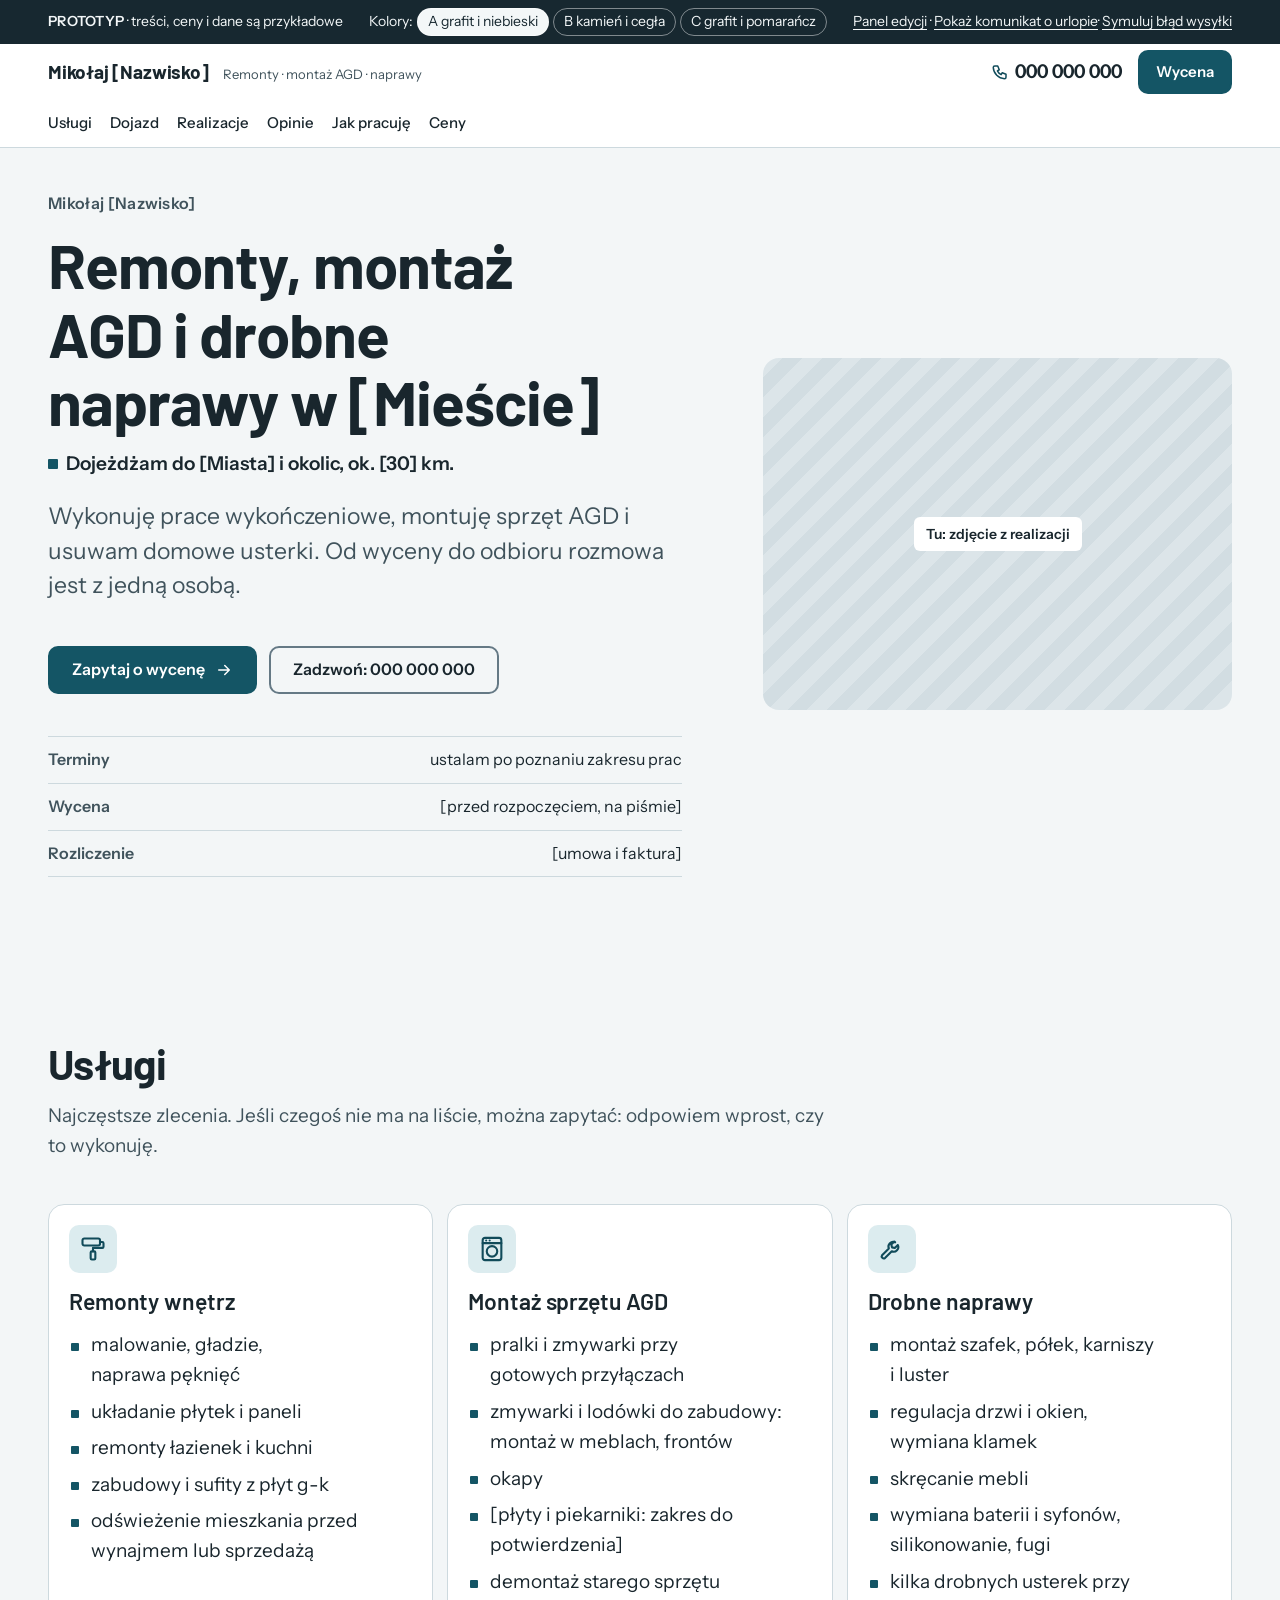
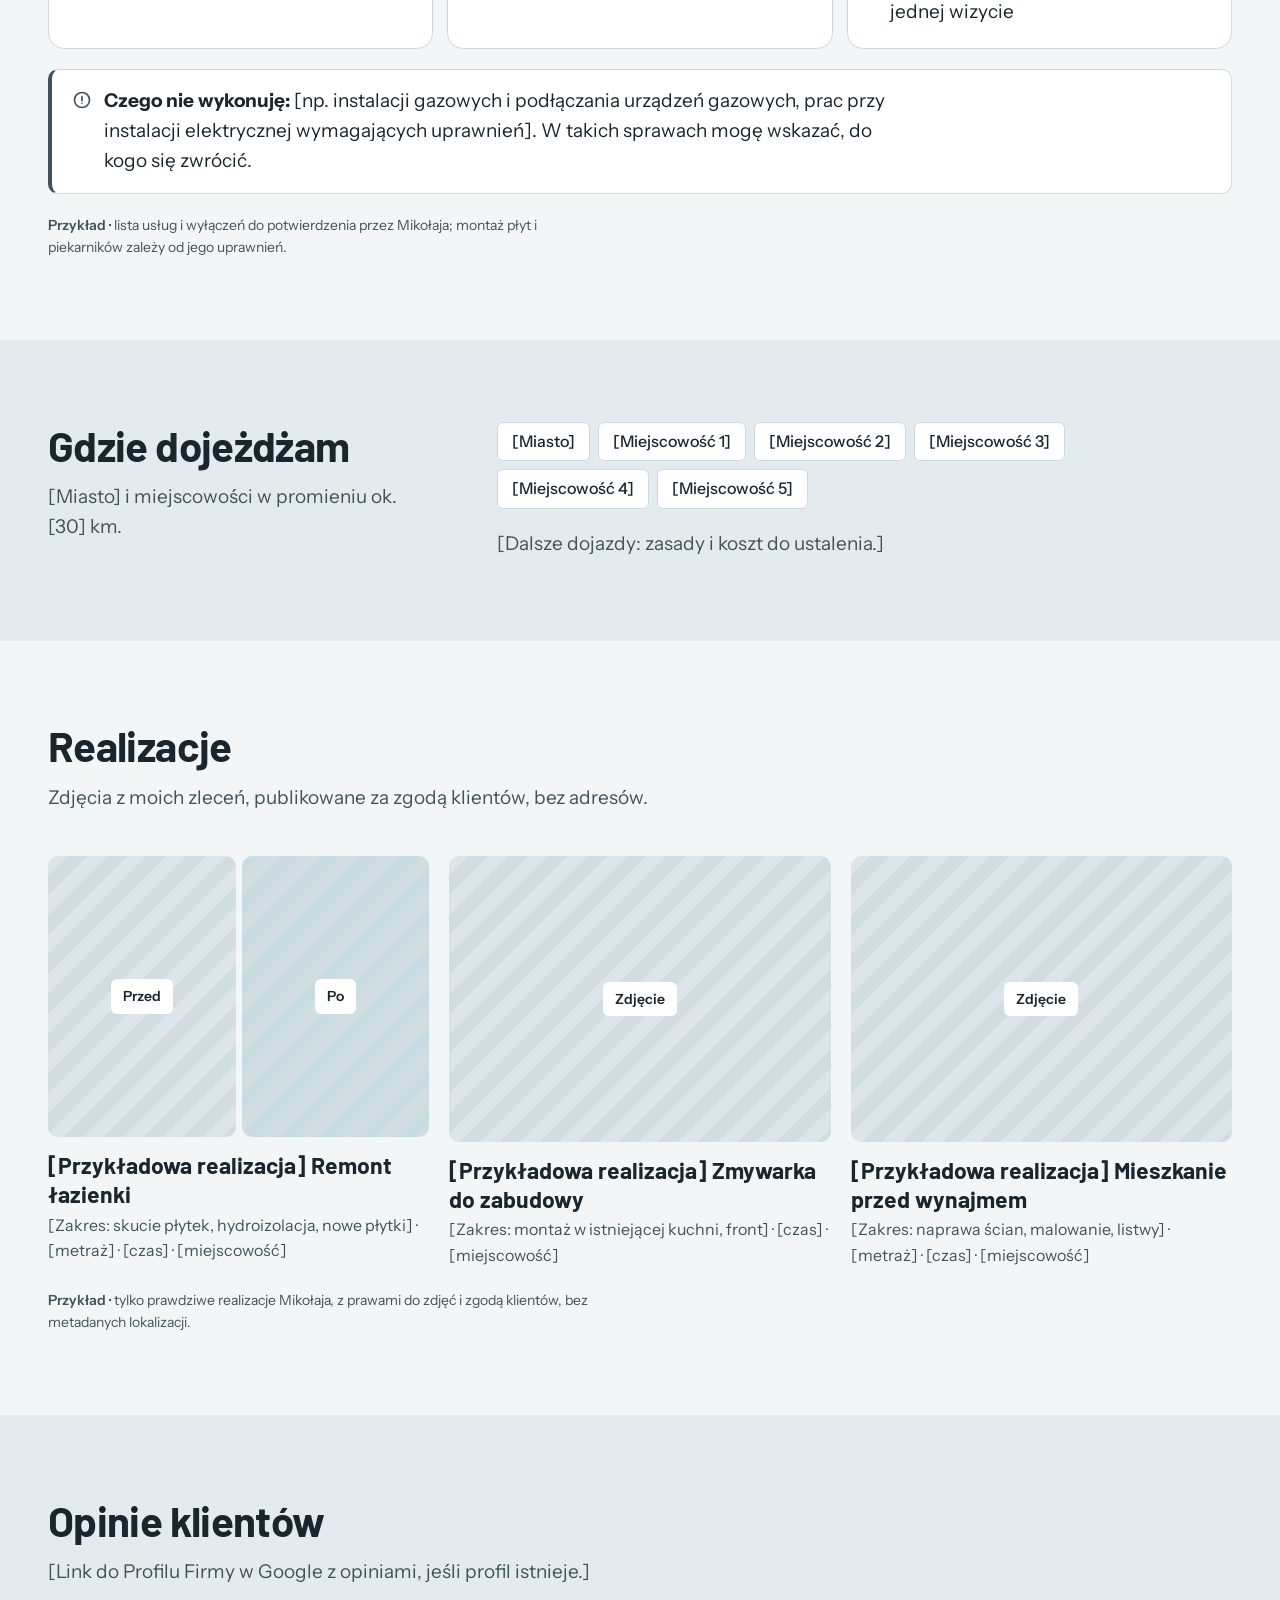
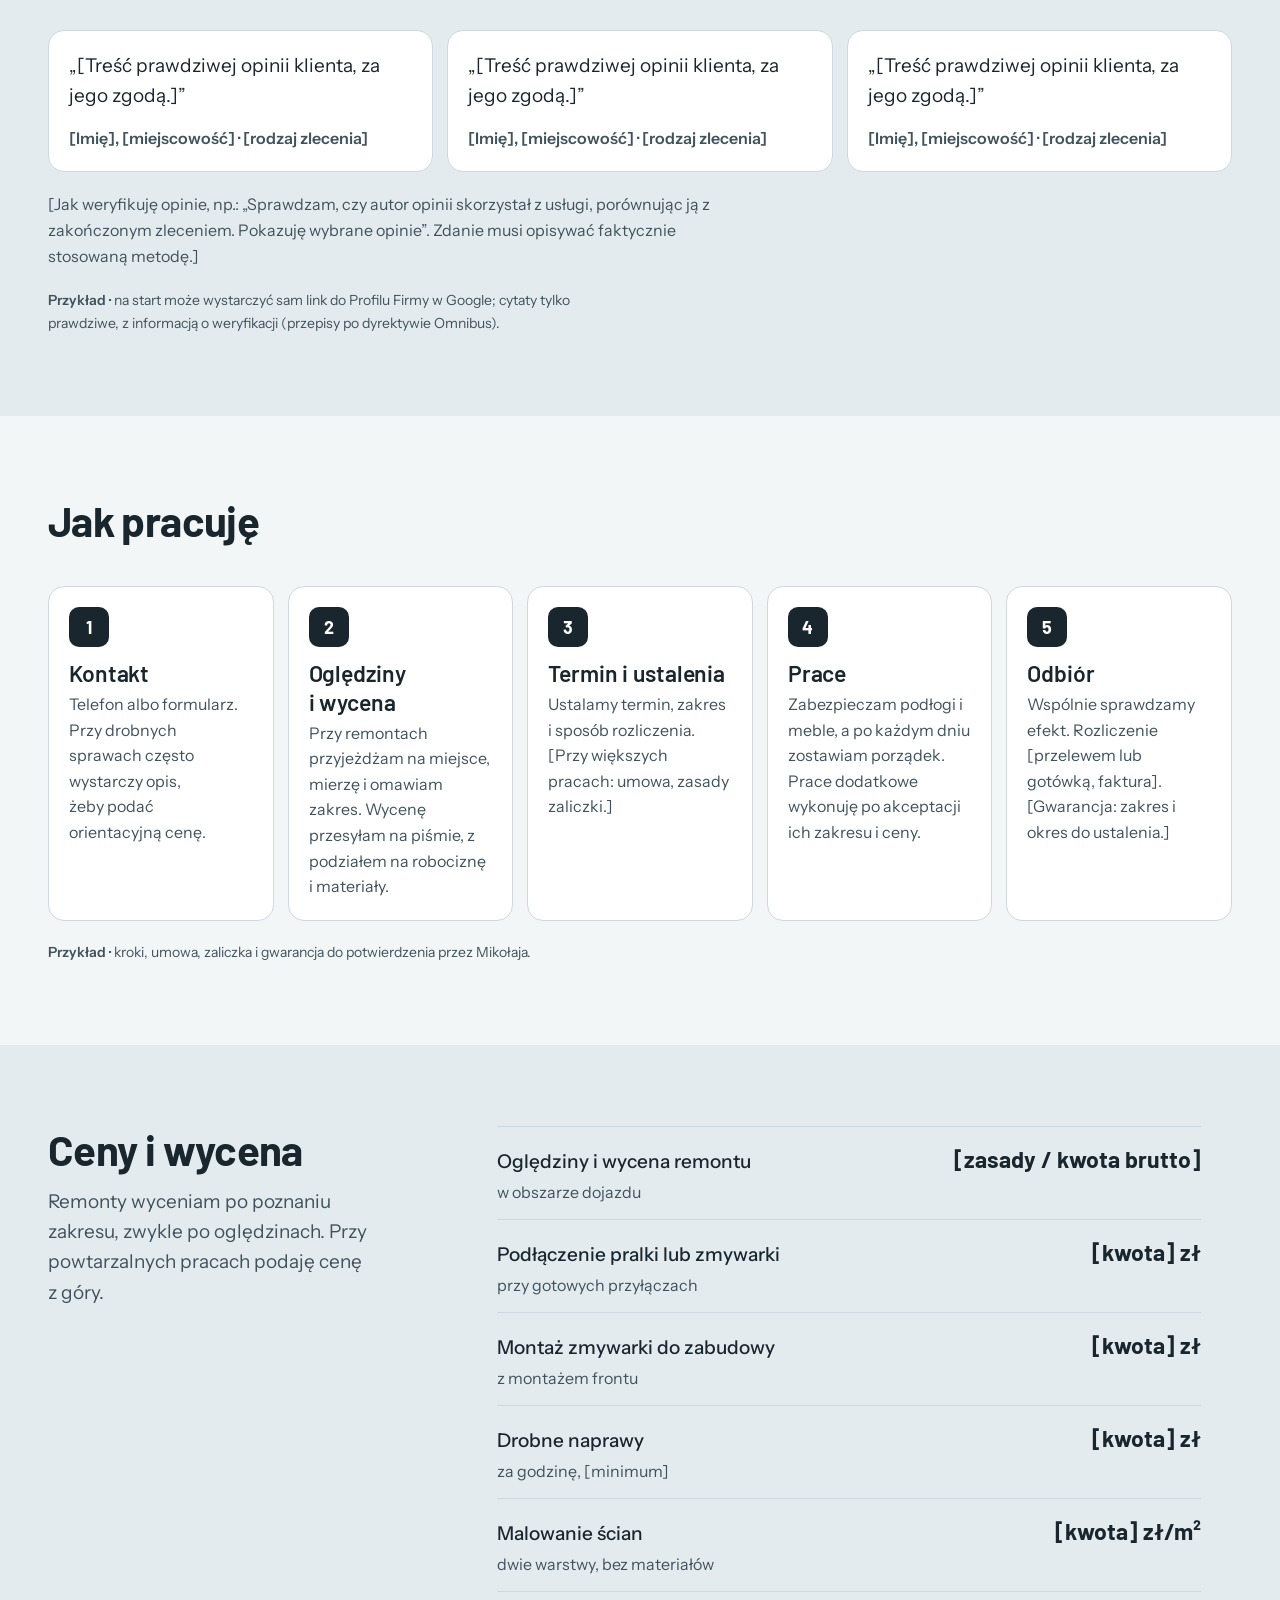
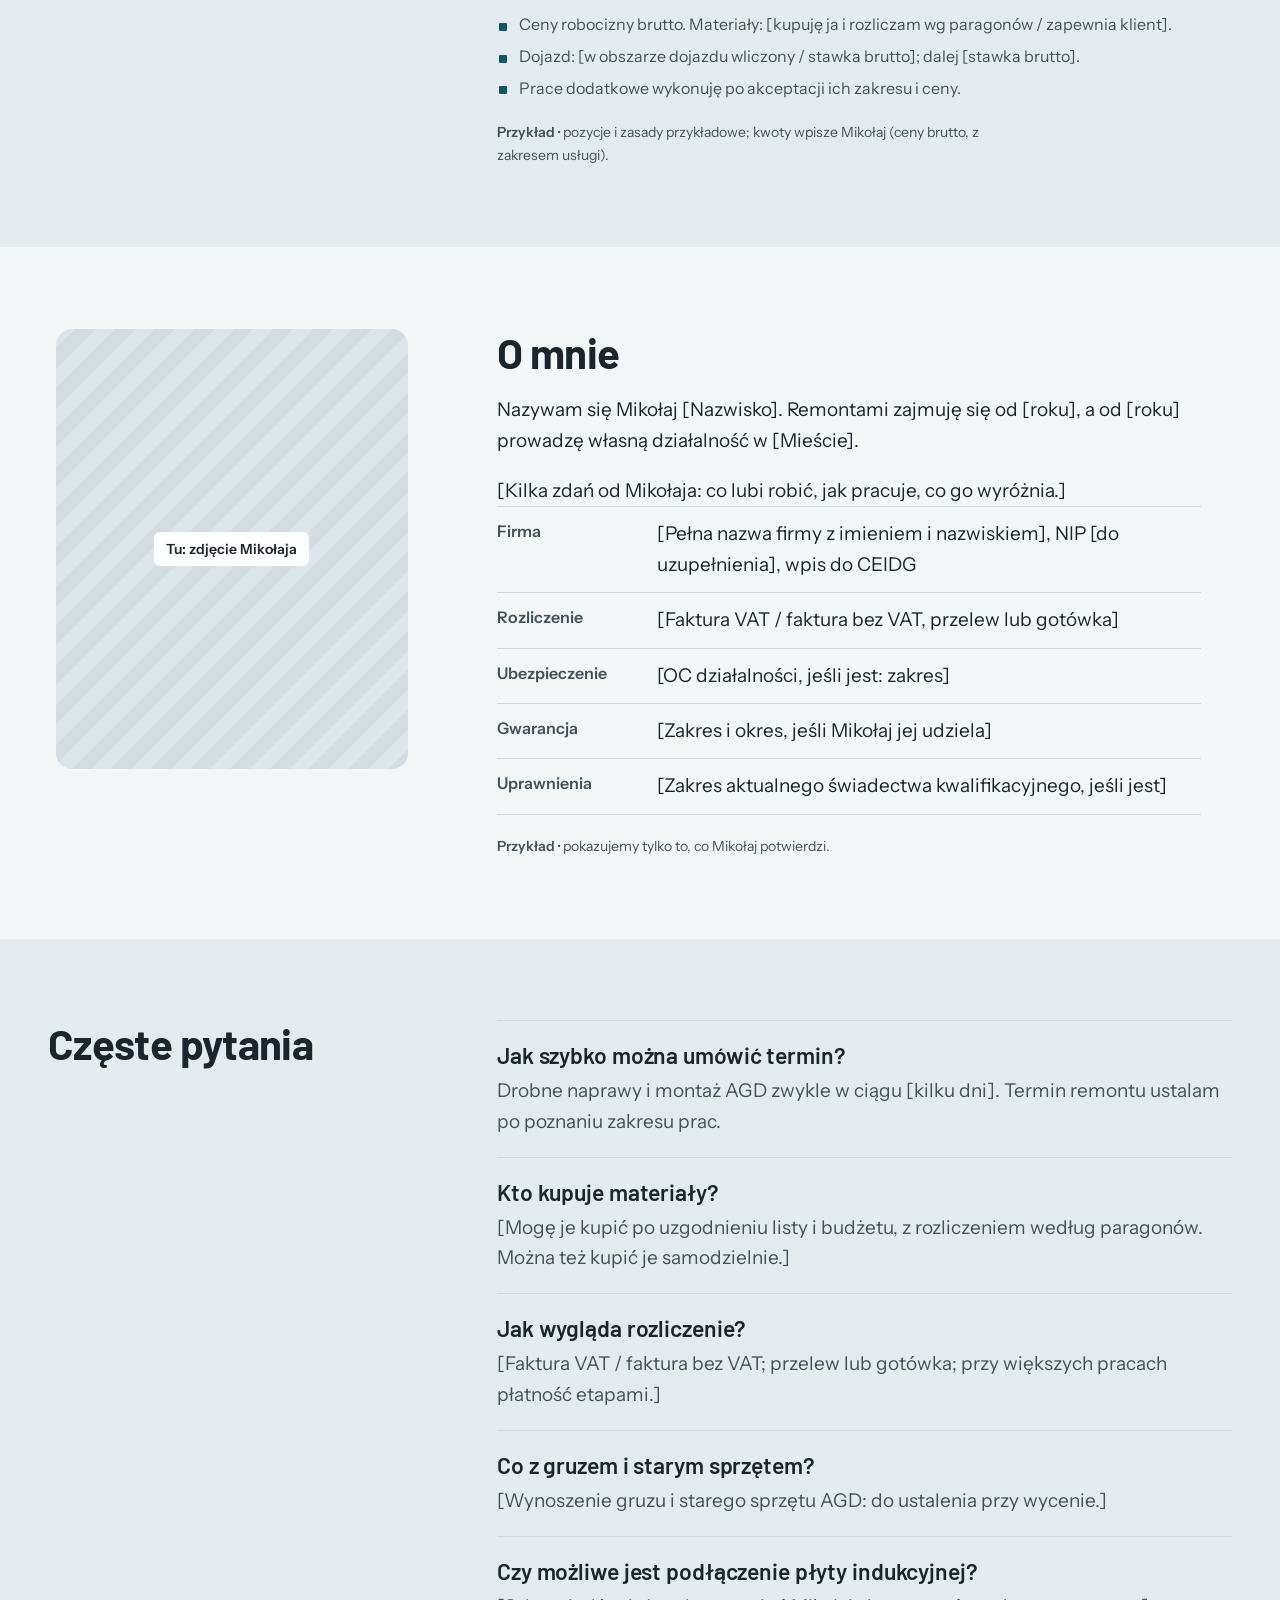
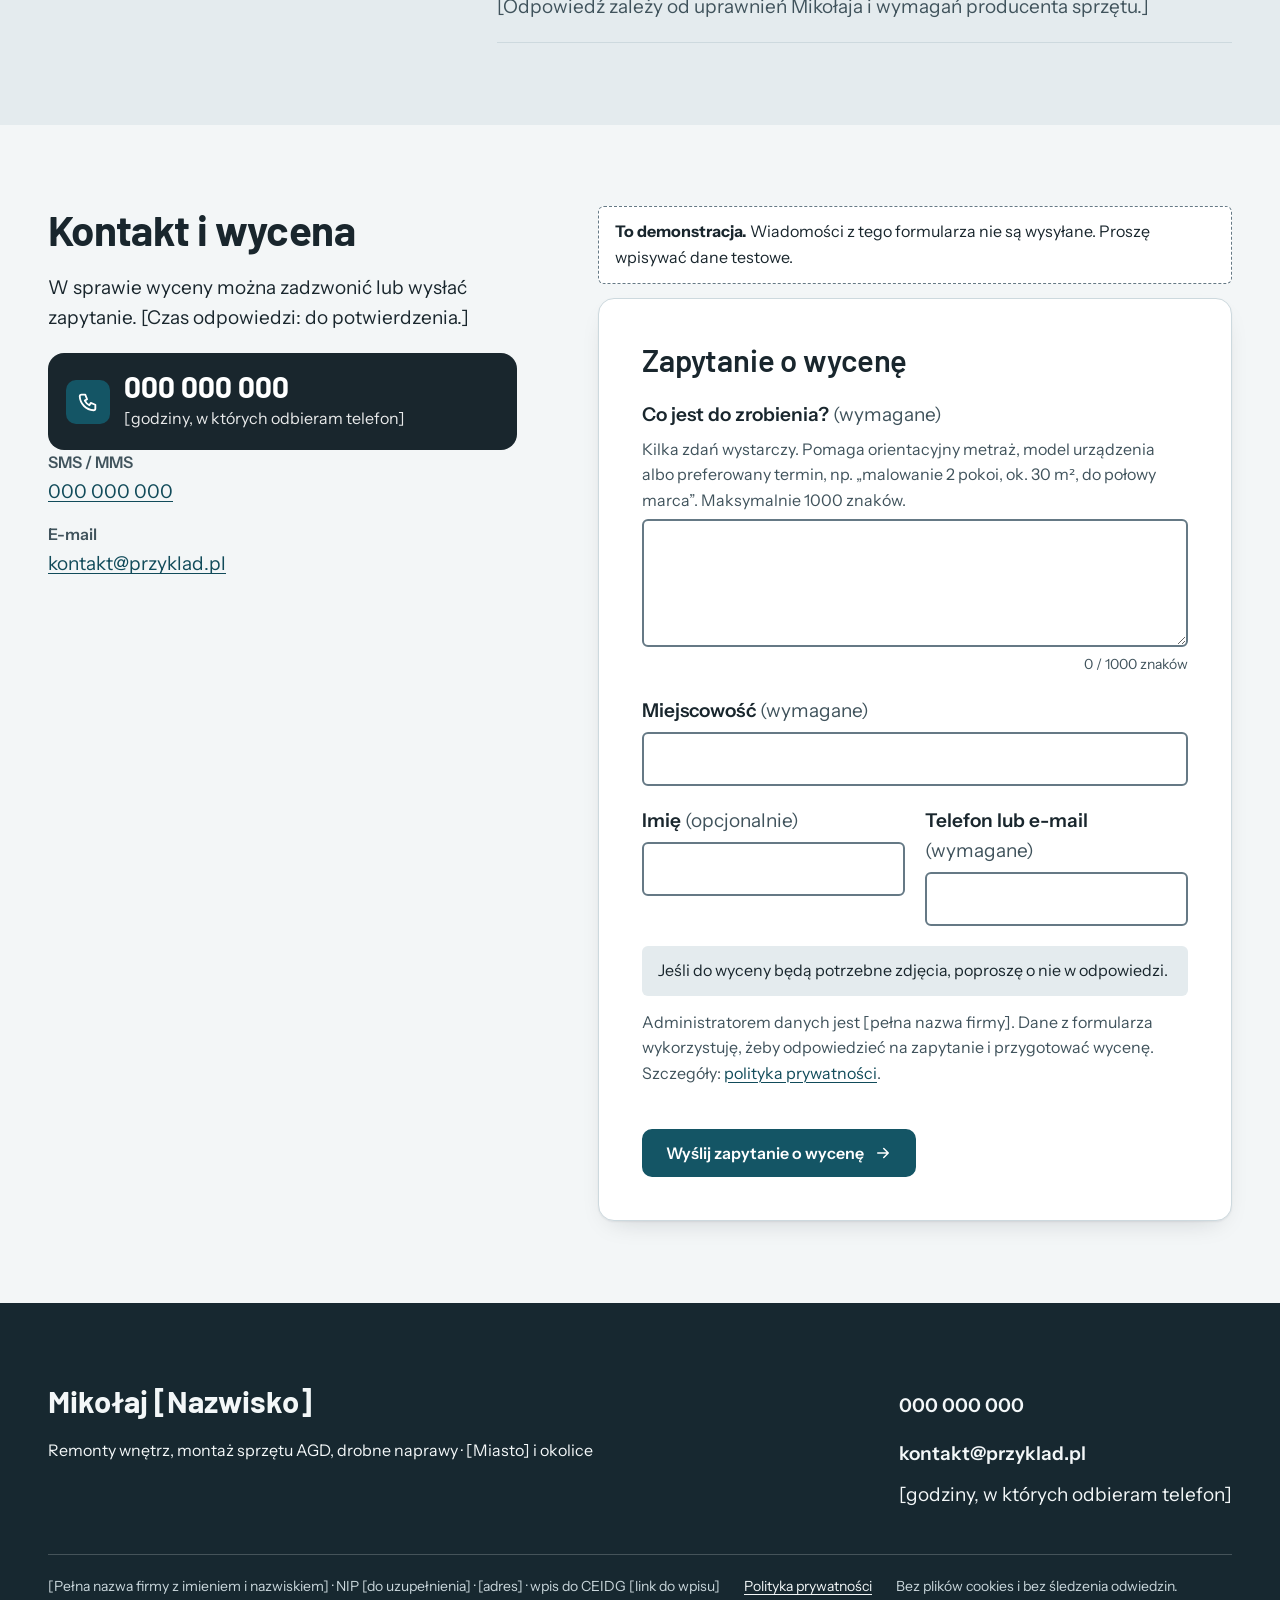
==== index.html @ 77ee0ddd "Prototyp v1 strony Mikołaja (remonty, montaż AGD, naprawy) Co-Authored-By: Claude Opus 5.5 <noreply@" ====
<!doctype html>
<html lang="pl" data-palette="a">
<head>
<meta charset="utf-8">
<meta name="viewport" content="width=device-width, initial-scale=1">
<title>Remonty, montaż AGD i drobne naprawy · [Miasto] · Mikołaj [Nazwisko]</title>
<meta name="description" content="Remonty wnętrz, montaż sprzętu AGD i drobne naprawy w [Mieście] i okolicy. Zakres usług, realizacje, sposób wyceny i kontakt.">
<meta name="robots" content="noindex">
<meta name="theme-color" content="#FFFFFF">
<link rel="preload" href="fonts/barlow-latin-700.woff2" as="font" type="font/woff2" crossorigin>
<link rel="preload" href="fonts/instrument-sans-latin.woff2" as="font" type="font/woff2" crossorigin>
<link rel="stylesheet" href="assets/styles.css?v=202611211025">
<script src="assets/app.js?v=202611211025" defer></script>
</head>
<body class="">
<a class="skip-link" href="#tresc">Przejdź do treści</a>
<div class="proto-bar">
  <div class="wrap">
    <p><strong>PROTOTYP</strong> · treści, ceny i dane są przykładowe</p>
    <p class="proto-switch" aria-label="Kolory">Kolory: <button type="button" data-set-palette="a">A grafit i niebieski</button><button type="button" data-set-palette="b">B kamień i cegła</button><button type="button" data-set-palette="c">C grafit i pomarańcz</button></p>
    <p><a href="panel.html">Panel edycji</a> · <a href="?urlop=1" data-toggle-vacation>Pokaż komunikat o urlopie</a>· <a href="#kontakt" data-simulate-failure>Symuluj błąd wysyłki</a></p>
  </div>
</div>
<header class="topbar">
  <div class="wrap topbar-inner">
    <a class="brand" href="index.html">
      <span class="brand-name">Mikołaj [Nazwisko]</span>
      <span class="brand-role">Remonty · montaż AGD · naprawy</span>
    </a>
    <div class="topbar-actions">
      <a class="topbar-phone" href="tel:+48000000000" aria-label="Zadzwoń: 000 000 000"><svg width="18" height="18" viewBox="0 0 24 24" fill="none" stroke="currentColor" stroke-width="2" stroke-linecap="round" stroke-linejoin="round" aria-hidden="true" focusable="false"><path d="M5 4h4l2 5-2.5 1.5a11 11 0 0 0 5 5L15 13l5 2v4a2 2 0 0 1-2 2A16 16 0 0 1 3 6a2 2 0 0 1 2-2"/></svg><span>000 000 000</span></a>
      <a class="btn btn-small" href="index.html#kontakt">Wycena</a>
    </div>
  </div>
</header>
<nav class="subnav" aria-label="Menu główne">
  <div class="wrap"><ul class="nav-list">
    <li><a href="index.html#uslugi">Usługi</a></li>
    <li><a href="index.html#obszar">Dojazd</a></li>
    <li><a href="index.html#realizacje">Realizacje</a></li>
    <li><a href="index.html#opinie">Opinie</a></li>
    <li><a href="index.html#jak-pracuje">Jak pracuję</a></li>
    <li><a href="index.html#ceny">Ceny</a></li>
  </ul></div>
</nav>

<main id="tresc">
<section class="hero" aria-labelledby="hero-title">
  <div class="wrap hero-grid">
    <div class="hero-copy">
      <p class="eyebrow">Mikołaj [Nazwisko]</p>
      <h1 id="hero-title">Remonty, montaż AGD i&nbsp;drobne naprawy w&nbsp;[Mieście]</h1>
      <p class="hero-area">Dojeżdżam do [Miasta] i okolic, ok. [30] km.</p>
      <p class="lead">Wykonuję prace wykończeniowe, montuję sprzęt AGD i usuwam domowe usterki. Od wyceny do odbioru rozmowa jest z jedną osobą.</p>
      <div class="notice notice-info" data-vacation hidden role="status">
        <div><h2>Urlop: [22–29 grudnia]</h2><p>W tym czasie nie odbieram telefonów. Na wiadomości odpowiem od [30 grudnia].</p></div>
      </div>
      <div class="actions">
        <a class="btn" href="#kontakt">Zapytaj o wycenę <svg class="arrow" width="18" height="18" viewBox="0 0 24 24" fill="none" stroke="currentColor" stroke-width="2" stroke-linecap="round" stroke-linejoin="round" aria-hidden="true" focusable="false"><path d="M5 12h14M13 6l6 6-6 6"/></svg></a>
        <a class="btn btn-ghost" href="tel:+48000000000">Zadzwoń: 000 000 000</a>
      </div>
      <ul class="hero-facts" aria-label="W skrócie">
        <li><strong>Terminy</strong> <span data-availability>ustalam po poznaniu zakresu prac</span></li>
        <li><strong>Wycena</strong> [przed rozpoczęciem, na piśmie]</li>
        <li><strong>Rozliczenie</strong> [umowa i faktura]</li>
      </ul>
    </div>
    <div class="hero-media">
      <div class="photo photo-hero" role="img" aria-label="Miejsce na zdjęcie Mikołaja przy pracy albo zdjęcie realizacji"><span>Tu: zdjęcie z realizacji</span></div>
    </div>
  </div>
</section>

<section class="section" id="uslugi" aria-labelledby="uslugi-title">
  <div class="wrap">
    <div class="section-head">
      <h2 id="uslugi-title">Usługi</h2>
      <p>Najczęstsze zlecenia. Jeśli czegoś nie ma na liście, można zapytać: odpowiem wprost, czy to wykonuję.</p>
    </div>
    <div class="services">
      <article class="service">
        <span class="service-ico" aria-hidden="true"><svg width="28" height="28" viewBox="0 0 24 24" fill="none" stroke="currentColor" stroke-width="1.8" stroke-linecap="round" stroke-linejoin="round" focusable="false"><rect x="3" y="3" width="15" height="6" rx="1.5"/><path d="M18 6h2a1 1 0 0 1 1 1v3a1 1 0 0 1-1 1h-8v3"/><rect x="10" y="14" width="4" height="7" rx="1"/></svg></span>
        <h3>Remonty wnętrz</h3>
        <ul class="plain-list">
          <li>malowanie, gładzie, naprawa pęknięć</li>
          <li>układanie płytek i paneli</li>
          <li>remonty łazienek i kuchni</li>
          <li>zabudowy i sufity z płyt g-k</li>
          <li>odświeżenie mieszkania przed wynajmem lub sprzedażą</li>
        </ul>
      </article>
      <article class="service">
        <span class="service-ico" aria-hidden="true"><svg width="28" height="28" viewBox="0 0 24 24" fill="none" stroke="currentColor" stroke-width="1.8" stroke-linecap="round" stroke-linejoin="round" focusable="false"><rect x="4" y="2.5" width="16" height="19" rx="2"/><path d="M4 7h16"/><circle cx="12" cy="14" r="4.5"/><path d="M7 4.75h.01M10 4.75h.01"/></svg></span>
        <h3>Montaż sprzętu AGD</h3>
        <ul class="plain-list">
          <li>pralki i zmywarki przy gotowych przyłączach</li>
          <li>zmywarki i lodówki do zabudowy: montaż w meblach, frontów</li>
          <li>okapy</li>
          <li>[płyty i piekarniki: zakres do potwierdzenia]</li>
          <li>demontaż starego sprzętu</li>
        </ul>
      </article>
      <article class="service">
        <span class="service-ico" aria-hidden="true"><svg width="28" height="28" viewBox="0 0 24 24" fill="none" stroke="currentColor" stroke-width="1.8" stroke-linecap="round" stroke-linejoin="round" focusable="false"><path d="M14.7 6.3a4 4 0 0 0-5.4 5.2L3.5 17.3a1.8 1.8 0 0 0 2.5 2.5l5.8-5.8a4 4 0 0 0 5.2-5.4l-2.6 2.6-2.4-.6-.6-2.4 2.6-2.6z"/></svg></span>
        <h3>Drobne naprawy</h3>
        <ul class="plain-list">
          <li>montaż szafek, półek, karniszy i luster</li>
          <li>regulacja drzwi i okien, wymiana klamek</li>
          <li>skręcanie mebli</li>
          <li>wymiana baterii i syfonów, silikonowanie, fugi</li>
          <li>kilka drobnych usterek przy jednej wizycie</li>
        </ul>
      </article>
    </div>
    <div class="callout" role="note">
      <svg width="20" height="20" viewBox="0 0 24 24" fill="none" stroke="currentColor" stroke-width="2" stroke-linecap="round" stroke-linejoin="round" aria-hidden="true" focusable="false"><circle cx="12" cy="12" r="9"/><path d="M12 8v5M12 16h.01"/></svg>
      <p><strong>Czego nie wykonuję:</strong> [np. instalacji gazowych i podłączania urządzeń gazowych, prac przy instalacji elektrycznej wymagających uprawnień]. W takich sprawach mogę wskazać, do kogo się zwrócić.</p>
    </div>
    <p class="note-sample">lista usług i wyłączeń do potwierdzenia przez Mikołaja; montaż płyt i piekarników zależy od jego uprawnień.</p>
  </div>
</section>

<section class="section section-alt" id="obszar" aria-labelledby="obszar-title">
  <div class="wrap block-grid">
    <div class="section-head">
      <h2 id="obszar-title">Gdzie dojeżdżam</h2>
      <p>[Miasto] i miejscowości w promieniu ok. [30] km.</p>
    </div>
    <div class="block-body stack">
      <ul class="chips" aria-label="Miejscowości">
        <li>[Miasto]</li><li>[Miejscowość 1]</li><li>[Miejscowość 2]</li><li>[Miejscowość 3]</li><li>[Miejscowość 4]</li><li>[Miejscowość 5]</li>
      </ul>
      <p class="muted">[Dalsze dojazdy: zasady i koszt do ustalenia.]</p>
    </div>
  </div>
</section>

<section class="section" id="realizacje" aria-labelledby="realizacje-title">
  <div class="wrap">
    <div class="section-head">
      <h2 id="realizacje-title">Realizacje</h2>
      <p>Zdjęcia z moich zleceń, publikowane za zgodą klientów, bez adresów.</p>
    </div>
    <div class="projects">
      <figure class="project">
        <div class="before-after">
          <div class="photo photo-work" role="img" aria-label="Miejsce na zdjęcie łazienki przed remontem"><span>Przed</span></div>
          <div class="photo photo-work photo-after" role="img" aria-label="Miejsce na zdjęcie łazienki po remoncie"><span>Po</span></div>
        </div>
        <figcaption>
          <strong>[Przykładowa realizacja] Remont łazienki</strong>
          <span>[Zakres: skucie płytek, hydroizolacja, nowe płytki] · [metraż] · [czas] · [miejscowość]</span>
        </figcaption>
      </figure>
      <figure class="project">
        <div class="photo photo-work" role="img" aria-label="Miejsce na zdjęcie zabudowanej zmywarki"><span>Zdjęcie</span></div>
        <figcaption>
          <strong>[Przykładowa realizacja] Zmywarka do zabudowy</strong>
          <span>[Zakres: montaż w istniejącej kuchni, front] · [czas] · [miejscowość]</span>
        </figcaption>
      </figure>
      <figure class="project">
        <div class="photo photo-work" role="img" aria-label="Miejsce na zdjęcie odświeżonego pokoju"><span>Zdjęcie</span></div>
        <figcaption>
          <strong>[Przykładowa realizacja] Mieszkanie przed wynajmem</strong>
          <span>[Zakres: naprawa ścian, malowanie, listwy] · [metraż] · [czas] · [miejscowość]</span>
        </figcaption>
      </figure>
    </div>
    <p class="note-sample">tylko prawdziwe realizacje Mikołaja, z prawami do zdjęć i zgodą klientów, bez metadanych lokalizacji.</p>
  </div>
</section>

<section class="section section-alt" id="opinie" aria-labelledby="opinie-title">
  <div class="wrap">
    <div class="section-head">
      <h2 id="opinie-title">Opinie klientów</h2>
      <p>[Link do Profilu Firmy w Google z opiniami, jeśli profil istnieje.]</p>
    </div>
    <div class="reviews">
      <blockquote class="review"><p>[Treść prawdziwej opinii klienta, za jego zgodą.]</p><footer>[Imię], [miejscowość] · [rodzaj zlecenia]</footer></blockquote>
      <blockquote class="review"><p>[Treść prawdziwej opinii klienta, za jego zgodą.]</p><footer>[Imię], [miejscowość] · [rodzaj zlecenia]</footer></blockquote>
      <blockquote class="review"><p>[Treść prawdziwej opinii klienta, za jego zgodą.]</p><footer>[Imię], [miejscowość] · [rodzaj zlecenia]</footer></blockquote>
    </div>
    <p class="small muted reviews-note">[Jak weryfikuję opinie, np.: „Sprawdzam, czy autor opinii skorzystał z usługi, porównując ją z zakończonym zleceniem. Pokazuję wybrane opinie”. Zdanie musi opisywać faktycznie stosowaną metodę.]</p>
    <p class="note-sample">na start może wystarczyć sam link do Profilu Firmy w Google; cytaty tylko prawdziwe, z informacją o weryfikacji (przepisy po dyrektywie Omnibus).</p>
  </div>
</section>

<section class="section" id="jak-pracuje" aria-labelledby="jak-title">
  <div class="wrap">
    <div class="section-head">
      <h2 id="jak-title">Jak pracuję</h2>
    </div>
    <ol class="steps">
      <li class="step"><h3>Kontakt</h3><p>Telefon albo formularz. Przy drobnych sprawach często wystarczy opis, żeby podać orientacyjną cenę.</p></li>
      <li class="step"><h3>Oględziny i wycena</h3><p>Przy remontach przyjeżdżam na miejsce, mierzę i omawiam zakres. Wycenę przesyłam na piśmie, z podziałem na robociznę i materiały.</p></li>
      <li class="step"><h3>Termin i ustalenia</h3><p>Ustalamy termin, zakres i sposób rozliczenia. [Przy większych pracach: umowa, zasady zaliczki.]</p></li>
      <li class="step"><h3>Prace</h3><p>Zabezpieczam podłogi i meble, a po każdym dniu zostawiam porządek. Prace dodatkowe wykonuję po akceptacji ich zakresu i ceny.</p></li>
      <li class="step"><h3>Odbiór</h3><p>Wspólnie sprawdzamy efekt. Rozliczenie [przelewem lub gotówką, faktura]. [Gwarancja: zakres i okres do ustalenia.]</p></li>
    </ol>
    <p class="note-sample">kroki, umowa, zaliczka i gwarancja do potwierdzenia przez Mikołaja.</p>
  </div>
</section>

<section class="section section-alt" id="ceny" aria-labelledby="ceny-title">
  <div class="wrap block-grid">
    <div class="section-head">
      <h2 id="ceny-title">Ceny i wycena</h2>
      <p>Remonty wyceniam po poznaniu zakresu, zwykle po oględzinach. Przy powtarzalnych pracach podaję cenę z góry.</p>
    </div>
    <div class="block-body stack">
      <dl class="prices">
        <div><dt>Oględziny i wycena remontu<small>w obszarze dojazdu</small></dt><dd data-price="survey">[zasady / kwota brutto]</dd></div>
        <div><dt>Podłączenie pralki lub zmywarki<small>przy gotowych przyłączach</small></dt><dd>[kwota] zł</dd></div>
        <div><dt>Montaż zmywarki do zabudowy<small>z montażem frontu</small></dt><dd>[kwota] zł</dd></div>
        <div><dt>Drobne naprawy<small>za godzinę, [minimum]</small></dt><dd><span data-price="hour">[kwota]</span> zł</dd></div>
        <div><dt>Malowanie ścian<small>dwie warstwy, bez materiałów</small></dt><dd>[kwota] zł/m²</dd></div>
      </dl>
      <ul class="plain-list rules-list">
        <li>Ceny robocizny brutto. Materiały: [kupuję ja i rozliczam wg paragonów / zapewnia klient].</li>
        <li>Dojazd: [w obszarze dojazdu wliczony / stawka brutto]; dalej [stawka brutto].</li>
        <li>Prace dodatkowe wykonuję po akceptacji ich zakresu i ceny.</li>
      </ul>
      <p class="note-sample">pozycje i zasady przykładowe; kwoty wpisze Mikołaj (ceny brutto, z zakresem usługi).</p>
    </div>
  </div>
</section>

<section class="section" id="o-mnie" aria-labelledby="omnie-title">
  <div class="wrap block-grid">
    <div class="about-media">
      <div class="photo photo-portrait" role="img" aria-label="Miejsce na zdjęcie Mikołaja"><span>Tu: zdjęcie Mikołaja</span></div>
    </div>
    <div class="block-body stack">
      <h2 id="omnie-title">O mnie</h2>
      <p>Nazywam się Mikołaj [Nazwisko]. Remontami zajmuję się od [roku], a od [roku] prowadzę własną działalność w [Mieście].</p>
      <p>[Kilka zdań od Mikołaja: co lubi robić, jak pracuje, co go wyróżnia.]</p>
      <dl class="facts">
        <div><dt>Firma</dt><dd>[Pełna nazwa firmy z imieniem i nazwiskiem], NIP [do uzupełnienia], wpis do CEIDG</dd></div>
        <div><dt>Rozliczenie</dt><dd>[Faktura VAT / faktura bez VAT, przelew lub gotówka]</dd></div>
        <div><dt>Ubezpieczenie</dt><dd>[OC działalności, jeśli jest: zakres]</dd></div>
        <div><dt>Gwarancja</dt><dd>[Zakres i okres, jeśli Mikołaj jej udziela]</dd></div>
        <div><dt>Uprawnienia</dt><dd>[Zakres aktualnego świadectwa kwalifikacyjnego, jeśli jest]</dd></div>
      </dl>
      <p class="note-sample">pokazujemy tylko to, co Mikołaj potwierdzi.</p>
    </div>
  </div>
</section>

<section class="section section-alt" id="pytania" aria-labelledby="pytania-title">
  <div class="wrap block-grid">
    <div class="section-head">
      <h2 id="pytania-title">Częste pytania</h2>
    </div>
    <div class="qa">
      <article><h3>Jak szybko można umówić termin?</h3><p>Drobne naprawy i montaż AGD zwykle w ciągu [kilku dni]. Termin remontu ustalam po poznaniu zakresu prac.</p></article>
      <article><h3>Kto kupuje materiały?</h3><p>[Mogę je kupić po uzgodnieniu listy i budżetu, z rozliczeniem według paragonów. Można też kupić je samodzielnie.]</p></article>
      <article><h3>Jak wygląda rozliczenie?</h3><p>[Faktura VAT / faktura bez VAT; przelew lub gotówka; przy większych pracach płatność etapami.]</p></article>
      <article><h3>Co z gruzem i starym sprzętem?</h3><p>[Wynoszenie gruzu i starego sprzętu AGD: do ustalenia przy wycenie.]</p></article>
      <article><h3>Czy możliwe jest podłączenie płyty indukcyjnej?</h3><p>[Odpowiedź zależy od uprawnień Mikołaja i wymagań producenta sprzętu.]</p></article>
    </div>
  </div>
</section>

<section class="section section-contact" id="kontakt" aria-labelledby="kontakt-title">
  <div class="wrap contact-grid">
    <div class="stack contact-intro">
      <h2 id="kontakt-title">Kontakt i wycena</h2>
      <div class="notice notice-info" data-vacation hidden role="status">
        <div><h3>Urlop: [22–29 grudnia]</h3><p>Na wiadomości odpowiem od [30 grudnia].</p></div>
      </div>
      <p data-vacation-off>W sprawie wyceny można zadzwonić lub wysłać zapytanie. [Czas odpowiedzi: do potwierdzenia.]</p>
      <a class="call-card" href="tel:+48000000000">
        <span class="call-ico" aria-hidden="true"><svg width="22" height="22" viewBox="0 0 24 24" fill="none" stroke="currentColor" stroke-width="2" stroke-linecap="round" stroke-linejoin="round" focusable="false"><path d="M5 4h4l2 5-2.5 1.5a11 11 0 0 0 5 5L15 13l5 2v4a2 2 0 0 1-2 2A16 16 0 0 1 3 6a2 2 0 0 1 2-2"/></svg></span>
        <span><strong>000 000 000</strong><small data-vacation-off data-hours>[godziny, w których odbieram telefon]</small></span>
      </a>
      <ul class="contact-lines">
        <li><span>SMS / MMS</span><a href="sms:+48000000000">000 000 000</a></li>
        <li><span>E-mail</span><a href="mailto:kontakt@przyklad.pl">kontakt@przyklad.pl</a></li>
      </ul>
    </div>

    <div class="contact-form">
      <div class="demo-note" role="note"><strong>To demonstracja.</strong> Wiadomości z tego formularza nie są wysyłane. Proszę wpisywać dane testowe.</div>
      <div class="notice notice-err" id="form-errors" tabindex="-1" hidden role="alert">
        <div><h3>Nie można wysłać zapytania. Do poprawy:</h3><ul></ul></div>
      </div>
      <div class="notice notice-err" id="send-error" tabindex="-1" hidden role="alert">
        <div><h3>Nie udało się wysłać zapytania.</h3><p>Wpisane dane pozostały w formularzu. Można spróbować ponownie albo zadzwonić: <a href="tel:+48000000000">000 000 000</a>.</p></div>
      </div>
      <form id="contact-form" class="form-card" action="potwierdzenie.html" method="post" novalidate aria-labelledby="formularz">
        <h3 id="formularz" class="form-title">Zapytanie o wycenę</h3>
        <div class="field">
          <label for="f-message">Co jest do zrobienia? <span class="req">(wymagane)</span></label>
          <span class="hint" id="f-message-hint">Kilka zdań wystarczy. Pomaga orientacyjny metraż, model urządzenia albo preferowany termin, np. „malowanie 2 pokoi, ok. 30 m², do połowy marca”. Maksymalnie 1000 znaków.</span>
          <textarea id="f-message" name="message" maxlength="1000" required aria-describedby="f-message-hint f-message-err"></textarea>
          <span class="counter" id="f-message-count" aria-hidden="true"></span>
          <span class="error" id="f-message-err"></span>
        </div>
        <div class="field">
          <label for="f-place">Miejscowość <span class="req">(wymagane)</span></label>
          <input id="f-place" name="place" type="text" autocomplete="address-level2" maxlength="80" required aria-describedby="f-place-err">
          <span class="error" id="f-place-err"></span>
        </div>
        <div class="row-2">
          <div class="field">
            <label for="f-name">Imię <span class="req">(opcjonalnie)</span></label>
            <input id="f-name" name="name" type="text" autocomplete="given-name" maxlength="80" aria-describedby="f-name-err">
            <span class="error" id="f-name-err"></span>
          </div>
          <div class="field">
            <label for="f-contact">Telefon lub e-mail <span class="req">(wymagane)</span></label>
            <input id="f-contact" name="reply_to" type="text" autocapitalize="off" spellcheck="false" maxlength="254" required aria-describedby="f-contact-err">
            <span class="error" id="f-contact-err"></span>
          </div>
        </div>
        <div class="hp" aria-hidden="true">
          <label for="f-website">Pozostaw to pole puste</label>
          <input id="f-website" name="website" type="text" tabindex="-1" autocomplete="off">
        </div>
        <p class="form-help">Jeśli do wyceny będą potrzebne zdjęcia, poproszę o nie w odpowiedzi.</p>
        <p class="privacy-note">Administratorem danych jest [pełna nazwa firmy]. Dane z formularza wykorzystuję, żeby odpowiedzieć na zapytanie i przygotować wycenę. Szczegóły: <a href="polityka-prywatnosci.html">polityka prywatności</a>.</p>
        <div class="form-actions">
          <button class="btn" type="submit"><span>Wyślij zapytanie o wycenę</span> <svg class="arrow" width="18" height="18" viewBox="0 0 24 24" fill="none" stroke="currentColor" stroke-width="2" stroke-linecap="round" stroke-linejoin="round" aria-hidden="true" focusable="false"><path d="M5 12h14M13 6l6 6-6 6"/></svg></button>
        </div>
        <p class="visually-hidden" id="form-status" role="status" aria-live="polite"></p>
      </form>
    </div>
  </div>
</section>

<nav class="mobile-cta" aria-label="Szybki kontakt">
  <a class="btn btn-ghost" href="tel:+48000000000">Zadzwoń</a>
  <a class="btn" href="#kontakt">Wycena</a>
</nav>
</main>
<footer class="site-footer">
  <div class="wrap">
    <div class="footer-grid">
      <div class="stack">
        <p class="footer-brand">Mikołaj [Nazwisko]</p>
        <p class="small">Remonty wnętrz, montaż sprzętu AGD, drobne naprawy · [Miasto] i okolice</p>
      </div>
      <ul class="footer-list">
        <li><a href="tel:+48000000000">000 000 000</a></li>
        <li><a href="mailto:kontakt@przyklad.pl">kontakt@przyklad.pl</a></li>
        <li><span data-hours>[godziny, w których odbieram telefon]</span></li>
      </ul>
    </div>
    <div class="footer-legal">
      <span>[Pełna nazwa firmy z imieniem i nazwiskiem] · NIP [do uzupełnienia] · [adres] · wpis do CEIDG [link do wpisu]</span>
      <a href="polityka-prywatnosci.html">Polityka prywatności</a>
      <span>Bez plików cookies i bez śledzenia odwiedzin.</span>
    </div>
  </div>
</footer>

</body>
</html>
---- assets/styles.css ----
/* Prototyp strony Mikołaja (remonty, montaż AGD, naprawy). Style mobile-first:
   bazowo telefon, rozszerzenia przez min-width. Fonty lokalnie (SIL OFL 1.1). */

/* ---------- Fonty ---------- */
@font-face { font-family: "Barlow"; font-style: normal; font-weight: 600; font-display: swap;
  src: url("../fonts/barlow-latin-ext-600.woff2") format("woff2");
  unicode-range: U+0100-02BA, U+02BD-02C5, U+02C7-02CC, U+02CE-02D7, U+02DD-02FF, U+0304, U+0308, U+0329, U+1D00-1DBF, U+1E00-1E9F, U+1EF2-1EFF, U+2020, U+20A0-20AB, U+20AD-20C4, U+2113, U+2C60-2C7F, U+A720-A7FF; }
@font-face { font-family: "Barlow"; font-style: normal; font-weight: 600; font-display: swap;
  src: url("../fonts/barlow-latin-600.woff2") format("woff2");
  unicode-range: U+0000-00FF, U+0131, U+0152-0153, U+02BB-02BC, U+02C6, U+02DA, U+02DC, U+0304, U+0308, U+0329, U+2000-206F, U+20AC, U+2122, U+2191, U+2193, U+2212, U+2215, U+FEFF, U+FFFD; }
@font-face { font-family: "Barlow"; font-style: normal; font-weight: 700; font-display: swap;
  src: url("../fonts/barlow-latin-ext-700.woff2") format("woff2");
  unicode-range: U+0100-02BA, U+02BD-02C5, U+02C7-02CC, U+02CE-02D7, U+02DD-02FF, U+0304, U+0308, U+0329, U+1D00-1DBF, U+1E00-1E9F, U+1EF2-1EFF, U+2020, U+20A0-20AB, U+20AD-20C4, U+2113, U+2C60-2C7F, U+A720-A7FF; }
@font-face { font-family: "Barlow"; font-style: normal; font-weight: 700; font-display: swap;
  src: url("../fonts/barlow-latin-700.woff2") format("woff2");
  unicode-range: U+0000-00FF, U+0131, U+0152-0153, U+02BB-02BC, U+02C6, U+02DA, U+02DC, U+0304, U+0308, U+0329, U+2000-206F, U+20AC, U+2122, U+2191, U+2193, U+2212, U+2215, U+FEFF, U+FFFD; }
@font-face { font-family: "Instrument Sans"; font-style: normal; font-weight: 400 700; font-display: swap;
  src: url("../fonts/instrument-sans-latin-ext.woff2") format("woff2");
  unicode-range: U+0100-02BA, U+02BD-02C5, U+02C7-02CC, U+02CE-02D7, U+02DD-02FF, U+0304, U+0308, U+0329, U+1D00-1DBF, U+1E00-1E9F, U+1EF2-1EFF, U+2020, U+20A0-20AB, U+20AD-20C4, U+2113, U+2C60-2C7F, U+A720-A7FF; }
@font-face { font-family: "Instrument Sans"; font-style: normal; font-weight: 400 700; font-display: swap;
  src: url("../fonts/instrument-sans-latin.woff2") format("woff2");
  unicode-range: U+0000-00FF, U+0131, U+0152-0153, U+02BB-02BC, U+02C6, U+02DA, U+02DC, U+0304, U+0308, U+0329, U+2000-206F, U+20AC, U+2122, U+2191, U+2193, U+2212, U+2215, U+FEFF, U+FFFD; }

/* ---------- Tokeny ----------
   Nazwy zmiennych zostały z poprzedniego projektu: --clay to kolor akcentu
   (przyciski, wyróżnienia), --night ciemne tło stopki. Warianty palet niżej. */
:root {
  /* Paleta A: grafit i ciemny niebieski (propozycja Codex, 2026-11-21).
     Kontrasty (WCAG 2.2): tekst ≥ 12,7:1, tekst pomocniczy ≥ 6,6:1, akcent ≥ 7,9:1,
     przycisk 8,3:1, obrys pól ≥ 3,7:1, fokus ≥ 5,8:1, stopka 14:1. */
  --bg: #F3F6F7;
  --sand: #E4EBEE;
  --surface: #FFFFFF;
  --ink: #19262D;
  --ink-2: #40535C;
  --clay: #145565;
  --clay-hover: #0F4452;
  --clay-text: #114B5A;
  --clay-soft: #DCECEF;
  --on-clay: #FFFFFF;
  --line: #CDD9DE;
  --field: #657985;
  --focus: #075A9C;
  --night: #172830;
  --cream: #F3F7F8;
  --cream-2: #C9D6DB;
  --photo-a: #DCE5E9;
  --photo-b: #D2DDE2;
  --photo-c: #C9DCE1;
  --err: #9E2F2A;
  --err-bg: #FBE9E6;
  --ok: #2F5D3A;
  --ok-bg: #E3EEE2;

  --font-display: "Barlow", "Segoe UI", system-ui, sans-serif;
  --font-body: "Instrument Sans", system-ui, "Segoe UI", sans-serif;
  --step--1: clamp(0.9375rem, 0.92rem + 0.1vw, 1rem);
  --step-0: clamp(1.0625rem, 1.02rem + 0.22vw, 1.1875rem);
  --step-1: clamp(1.1875rem, 1.1rem + 0.45vw, 1.4375rem);
  --step-2: clamp(1.4375rem, 1.25rem + 0.9vw, 1.9375rem);
  --step-3: clamp(1.75rem, 1.45rem + 1.5vw, 2.625rem);
  --step-4: clamp(2.125rem, 1.55rem + 2.9vw, 3.875rem);

  --space-xs: 0.5rem;
  --space-s: 0.875rem;
  --space-m: 1.25rem;
  --space-l: clamp(1.75rem, 1.4rem + 1.6vw, 2.75rem);
  --space-xl: clamp(3rem, 2.3rem + 3.5vw, 5.5rem);
  --gutter: clamp(1rem, 0.6rem + 2vw, 2.5rem);
  --measure: 62ch;
  --radius-s: 0.375rem;
  --radius-m: 0.625rem;
  --radius-l: 1rem;
  --shadow-soft: 0 1px 2px rgb(20 25 30 / 0.06), 0 10px 28px -14px rgb(20 25 30 / 0.22);
  --ease: cubic-bezier(0.22, 1, 0.36, 1);
  --topbar-h: 3.5rem;
}
/* Paleta B: ciepły kamień i cegła (propozycja Codex); pasuje, jeśli dominują
   wykończenia wnętrz. Tekst ≥ 12:1, akcent ≥ 7,4:1, przycisk 7,8:1, pola ≥ 4:1. */
html[data-palette="b"] {
  --bg: #F7F4EF;
  --sand: #EEE5D8;
  --surface: #FFFCF7;
  --ink: #272620;
  --ink-2: #514A40;
  --clay: #853D25;
  --clay-hover: #6E321E;
  --clay-text: #75321D;
  --clay-soft: #F4E1D5;
  --line: #DFD3C3;
  --field: #796C5C;
  --focus: #235273;
  --night: #292822;
  --cream: #F8F2E8;
  --cream-2: #D9D0C2;
  --photo-a: #EDE4D8;
  --photo-b: #E5DACB;
  --photo-c: #EBD5C6;
}
/* Paleta C: grafit i spalony pomarańcz (propozycja Claude): „narzędziowy”
   akcent bez krzykliwej żółci. Tekst ≥ 13:1, akcent ≥ 5,6:1, przycisk 5,5:1, pola ≥ 3,8:1. */
html[data-palette="c"] {
  --bg: #F5F5F3;
  --sand: #E9E8E4;
  --surface: #FFFFFF;
  --ink: #1E2124;
  --ink-2: #4A4F55;
  --clay: #B5440F;
  --clay-hover: #9A390C;
  --clay-text: #9C3A0C;
  --clay-soft: #F8E3D6;
  --line: #D7D6D1;
  --field: #6F757B;
  --focus: #1F5C99;
  --night: #14171A;
  --cream: #F5F5F3;
  --cream-2: #C8CBCF;
  --photo-a: #E6E5E1;
  --photo-b: #DDDCD7;
  --photo-c: #EFDCCF;
}

/* ---------- Baza ---------- */
*, *::before, *::after { box-sizing: border-box; }
html { -webkit-text-size-adjust: 100%; text-size-adjust: 100%; scroll-padding-top: calc(var(--topbar-h) + 0.75rem); }
body {
  margin: 0; min-height: 100vh;
  font-family: var(--font-body); font-size: var(--step-0); line-height: 1.6;
  color: var(--ink); background: var(--bg);
  overflow-x: clip;
}
img, svg { display: block; max-width: 100%; }
h1, h2, h3 { font-family: var(--font-display); font-weight: 700; line-height: 1.1; letter-spacing: -0.015em; margin: 0; text-wrap: balance; }
h1 { font-size: var(--step-4); }
h2 { font-size: var(--step-3); }
h3 { font-size: var(--step-1); line-height: 1.25; letter-spacing: -0.005em; }
p, li { text-wrap: pretty; }
p { margin: 0; max-width: var(--measure); }
a { color: var(--clay-text); text-decoration-thickness: 1px; text-underline-offset: 0.18em; }
a:hover { text-decoration-thickness: 2px; }
:focus-visible { outline: 3px solid var(--focus); outline-offset: 3px; border-radius: 0.25rem; }
::selection { background: var(--clay-soft); color: var(--ink); }
/* Na ciemnych tłach obwódka fokusu musi być jasna (kontrast ≥ 3:1) */
.site-footer :focus-visible, .proto-bar :focus-visible { outline-color: var(--cream); }

.skip-link {
  position: absolute; left: 1rem; top: -4rem; z-index: 100;
  padding: 0.75rem 1.25rem; border-radius: var(--radius-m);
  background: var(--ink); color: var(--cream); text-decoration: none; font-weight: 600;
}
.skip-link:focus { top: 1rem; }
.visually-hidden { position: absolute !important; width: 1px; height: 1px; margin: -1px; padding: 0; overflow: hidden; clip: rect(0 0 0 0); white-space: nowrap; border: 0; }
[hidden] { display: none !important; }

.wrap { width: min(100% - 2 * var(--gutter), 74rem); margin-inline: auto; }
.stack > * + * { margin-top: var(--flow, var(--space-m)); }
.muted { color: var(--ink-2); }
.small { font-size: var(--step--1); }
.eyebrow { font-size: var(--step--1); font-weight: 600; letter-spacing: 0.02em; color: var(--ink-2); }
.lead { font-size: var(--step-1); line-height: 1.5; color: var(--ink-2); }
.note-sample { margin-top: var(--space-m); font-size: 0.875rem; color: var(--ink-2); }
.note-sample::before { content: "Przykład · "; font-weight: 600; }
.h3-like { font-size: var(--step-1); }

/* ---------- Pasek prototypu ---------- */
.proto-bar { background: var(--night); color: var(--cream); font-size: 0.875rem; line-height: 1.4; }
.proto-bar .wrap { display: flex; flex-wrap: wrap; gap: 0.25rem 1rem; align-items: center; justify-content: space-between; padding-block: 0.5rem; }
.proto-bar a { color: var(--cream); }
.proto-bar strong { font-weight: 600; letter-spacing: 0.02em; }
.proto-switch { display: inline-flex; flex-wrap: wrap; gap: 0.25rem; align-items: center; }
.proto-switch button {
  font: inherit; color: var(--cream); background: transparent; cursor: pointer;
  border: 1px solid rgb(255 255 255 / 0.45); border-radius: 999px; padding: 0.125rem 0.625rem; min-height: 1.75rem;
}
.proto-switch button[aria-pressed="true"] { background: var(--cream); color: var(--night); }

/* ---------- Nagłówek: górny rząd przykleja się, rząd z linkami odjeżdża ---------- */
.topbar, .subnav { background: var(--surface); }
.topbar {
  position: sticky; top: 0; z-index: 50;
  border-bottom: 1px solid transparent;
  transition: border-color 0.2s var(--ease), box-shadow 0.2s var(--ease);
}
/* Obramowanie i cień, gdy rząd z linkami zniknie (klasa z app.js) albo gdy linków nie ma */
.topbar.is-stuck, .topbar:not(:has(+ .subnav)) { border-bottom-color: var(--line); box-shadow: 0 8px 18px -14px rgb(20 25 30 / 0.35); }
.topbar-inner { display: flex; align-items: center; justify-content: space-between; gap: 0.75rem; height: var(--topbar-h); }
.brand { display: grid; min-width: 0; line-height: 1.15; text-decoration: none; color: var(--ink); }
.brand-name { font-family: var(--font-display); font-weight: 700; font-size: 1.0625rem; letter-spacing: -0.01em; }
.brand-role { font-size: 0.75rem; color: var(--ink-2); white-space: nowrap; overflow: hidden; text-overflow: ellipsis; }
.topbar-actions { display: flex; align-items: center; gap: 0.5rem; flex: none; }
.topbar-phone {
  display: inline-flex; align-items: center; gap: 0.375rem; min-height: 2.75rem; min-width: 2.75rem; justify-content: center;
  padding: 0.25rem 0.5rem; border-radius: var(--radius-m);
  color: var(--ink); font-weight: 600; text-decoration: none; font-variant-numeric: tabular-nums;
}
.topbar-phone svg { color: var(--clay-text); }
.topbar-phone span { display: none; }
.topbar-phone:hover { background: var(--sand); }
.subnav { border-bottom: 1px solid var(--line); }
.nav-list { display: flex; flex-wrap: wrap; gap: 0 0.125rem; margin: 0; padding: 0 0 0.125rem; list-style: none; }
.nav-list a {
  display: inline-flex; align-items: center; min-height: 2.75rem; white-space: nowrap;
  padding: 0.5rem 0.75rem; border-radius: var(--radius-m);
  color: var(--ink); text-decoration: none; font-size: 0.9375rem; font-weight: 500;
}
.nav-list a { padding-inline: 0.5rem; }
.nav-list { margin-left: -0.5rem; }
.nav-list a:hover { text-decoration: underline; text-decoration-thickness: 2px; text-decoration-color: var(--clay); text-underline-offset: 0.35em; }

/* ---------- Przyciski ---------- */
.btn {
  --btn-bg: var(--clay); --btn-fg: var(--on-clay, #fff);
  display: inline-flex; align-items: center; justify-content: center; gap: 0.625rem;
  min-height: 3rem; padding: 0.75rem 1.375rem;
  border: 2px solid var(--btn-bg); border-radius: var(--radius-m);
  background: var(--btn-bg); color: var(--btn-fg);
  font: 600 1rem/1.2 var(--font-body);
  text-decoration: none; cursor: pointer;
  transition: background-color 0.2s var(--ease), border-color 0.2s var(--ease), transform 0.2s var(--ease);
}
.btn:hover { --btn-bg: var(--clay-hover, var(--clay)); transform: translateY(-1px); }
.btn .arrow { transition: transform 0.3s var(--ease); }
.btn:hover .arrow { transform: translateX(3px); }
.btn-ghost { --btn-bg: transparent; --btn-fg: var(--ink); border-color: var(--field); }
.btn-ghost:hover { --btn-bg: var(--surface); border-color: var(--ink); }
.btn-small { min-height: 2.75rem; padding: 0.5rem 1rem; font-size: 0.9375rem; }
.btn:disabled { opacity: 0.75; cursor: progress; transform: none; }
.actions { display: flex; flex-wrap: wrap; gap: 0.75rem; align-items: center; }

/* ---------- Sekcje ---------- */
main { display: block; }
.section { padding-block: var(--space-xl); }
.section-alt { background: var(--sand); }
.section-head { display: grid; gap: var(--space-s); margin-bottom: var(--space-l); }
.section-head p { color: var(--ink-2); }
.block-grid { display: grid; gap: var(--space-m); }
.block-grid > .section-head { margin-bottom: 0; }
.block-body { min-width: 0; max-width: 44rem; }

/* Hero */
.hero { padding-block: var(--space-l) var(--space-xl); }
.hero-grid { display: grid; gap: var(--space-l); align-items: center; }
.hero h1 { margin-top: var(--space-s); }
.hero .lead { margin-top: var(--space-m); }
.hero .notice { margin-top: var(--space-m); }
.hero .actions { margin-top: var(--space-l); }
.hero .actions .btn { flex: 1 1 14rem; }
.hero-facts {
  display: grid; gap: 0; margin: var(--space-l) 0 0; padding: 0; list-style: none;
  border-top: 1px solid var(--line);
}
.hero-facts li { display: flex; justify-content: space-between; gap: 1rem; padding-block: 0.625rem; border-bottom: 1px solid var(--line); font-size: var(--step--1); }
.hero-facts strong { font-weight: 600; color: var(--ink-2); }
.page-hero { padding-block: var(--space-l); }
.page-hero h1 { font-size: var(--step-4); }
.page-hero .lead { margin-top: var(--space-m); }

/* Kadry zdjęć (placeholdery do czasu prawdziwych zdjęć) */
.photo {
  position: relative; overflow: hidden;
  display: grid; place-items: center; text-align: center;
  background: repeating-linear-gradient(135deg, var(--photo-a) 0 14px, var(--photo-b) 14px 28px);
  border-radius: var(--radius-l);
  color: var(--ink);
}
.photo span { padding: 0.375rem 0.75rem; border-radius: var(--radius-s); background: var(--surface); font-size: 0.875rem; font-weight: 600; }
.photo-hero { aspect-ratio: 4 / 3; }
.photo-portrait { aspect-ratio: 4 / 5; max-width: 22rem; }
.photo-work { aspect-ratio: 4 / 3; border-radius: var(--radius-m); }

/* Usługi */
.services { display: grid; gap: var(--space-s); }
.service {
  display: grid; gap: var(--space-s); align-content: start;
  padding: var(--space-m); border-radius: var(--radius-l);
  background: var(--surface); border: 1px solid var(--line);
}
.service-ico { display: grid; place-items: center; width: 3rem; height: 3rem; border-radius: var(--radius-m); background: var(--clay-soft); color: var(--clay-text); }
.plain-list { margin: 0; padding: 0; list-style: none; display: grid; gap: 0.375rem; }
.plain-list li { position: relative; padding-left: 1.375rem; }
.plain-list li::before { content: ""; position: absolute; left: 0.125rem; top: 0.68em; width: 0.5rem; height: 0.5rem; border-radius: 1px; background: var(--clay); }
.callout {
  display: flex; gap: 0.75rem; align-items: flex-start;
  margin-top: var(--space-m); padding: 1rem 1.25rem; border-radius: var(--radius-m);
  background: var(--surface); border: 1px solid var(--line); border-left: 4px solid var(--ink-2);
}
.callout svg { flex: none; margin-top: 0.25rem; color: var(--ink-2); }

/* Realizacje */
.projects { display: grid; gap: var(--space-m); }
.project { margin: 0; display: grid; gap: var(--space-s); align-content: start; }
.before-after { display: grid; grid-template-columns: 1fr 1fr; gap: 0.375rem; }
/* Dwa kadry obok siebie mają razem proporcje 4:3, jak pojedyncze zdjęcia */
.before-after .photo-work { aspect-ratio: 2 / 3; }
.photo-after { --photo-a: var(--photo-c); }
.project figcaption { display: grid; gap: 0.25rem; }
.project figcaption strong { font-family: var(--font-display); font-size: var(--step-1); line-height: 1.25; }
.project figcaption span { font-size: var(--step--1); color: var(--ink-2); }

/* Kroki */
.steps { display: grid; gap: var(--space-s); counter-reset: step; margin: 0; padding: 0; list-style: none; }
.step {
  display: grid; grid-template-columns: auto 1fr; gap: 0.25rem 1rem; align-items: start;
  padding: var(--space-m); border-radius: var(--radius-l); background: var(--surface); border: 1px solid var(--line);
}
.step::before {
  counter-increment: step; content: counter(step);
  grid-row: span 2;
  display: grid; place-items: center; width: 2.5rem; height: 2.5rem; border-radius: var(--radius-m);
  background: var(--ink); color: var(--surface);
  font-family: var(--font-display); font-weight: 700; font-size: 1.125rem;
}
.step p { color: var(--ink-2); font-size: var(--step--1); }

/* Ceny */
.prices { display: grid; gap: 0; margin: 0; border-top: 1px solid var(--line); }
.prices > div { display: flex; justify-content: space-between; align-items: baseline; gap: 1rem; padding-block: 0.875rem; border-bottom: 1px solid var(--line); }
.prices dt { font-weight: 500; min-width: 0; }
.prices dt small { display: block; margin-top: 0.125rem; font-weight: 400; color: var(--ink-2); font-size: var(--step--1); }
.prices dd { margin: 0; font-family: var(--font-display); font-weight: 700; font-size: var(--step-1); white-space: nowrap; font-variant-numeric: lining-nums tabular-nums; }
.rules-list { margin-top: var(--space-m); color: var(--ink-2); font-size: var(--step--1); }

/* Opinie */
.reviews { display: grid; gap: var(--space-s); }
.review {
  margin: 0; display: grid; gap: var(--space-s); align-content: space-between;
  padding: var(--space-m); border-radius: var(--radius-l); background: var(--surface); border: 1px solid var(--line);
}
.review p { font-size: var(--step-0); }
.review p::before { content: "„"; }
.review p::after { content: "”"; }
.review footer { font-size: var(--step--1); color: var(--ink-2); font-weight: 600; }
.reviews-note { margin-top: var(--space-m); }

/* O mnie */
.about-media { justify-self: center; width: 100%; max-width: 22rem; }
.facts { display: grid; gap: 0; margin: 0; border-top: 1px solid var(--line); }
.facts > div { display: grid; gap: 0.125rem; padding-block: 0.75rem; border-bottom: 1px solid var(--line); }
.facts dt { font-weight: 600; color: var(--ink-2); font-size: var(--step--1); }
.facts dd { margin: 0; min-width: 0; overflow-wrap: break-word; }

/* Obszar */
.chips { display: flex; flex-wrap: wrap; gap: 0.5rem; margin: 0; padding: 0; list-style: none; }
.chips li { padding: 0.375rem 0.875rem; border-radius: var(--radius-s); background: var(--surface); border: 1px solid var(--line); font-size: var(--step--1); font-weight: 500; }

/* Pytania (odpowiedzi zawsze widoczne) */
.qa { display: grid; gap: 0; border-top: 1px solid var(--line); }
.qa article { display: grid; gap: 0.375rem; padding-block: var(--space-m); border-bottom: 1px solid var(--line); }
.qa h3 { font-size: var(--step-1); }
.qa p { color: var(--ink-2); }

/* ---------- Kontakt i formularz ---------- */
.contact-grid { display: grid; gap: var(--space-l); }
.call-card {
  display: flex; gap: 0.875rem; align-items: center;
  padding: 1rem 1.125rem; border-radius: var(--radius-l);
  background: var(--ink); color: var(--surface); text-decoration: none;
}
.call-card:hover { background: var(--night); }
.call-ico { display: grid; place-items: center; flex: none; width: 2.75rem; height: 2.75rem; border-radius: var(--radius-m); background: var(--clay); color: var(--on-clay, #fff); }
.call-card strong { display: block; font-family: var(--font-display); font-size: var(--step-2); line-height: 1.1; font-variant-numeric: tabular-nums; }
.call-card small { font-size: var(--step--1); opacity: 0.9; }
.contact-lines { margin: 0; padding: 0; list-style: none; display: grid; gap: var(--space-s); }
.contact-lines li { display: grid; gap: 0.125rem; }
.contact-lines span { font-size: var(--step--1); font-weight: 600; color: var(--ink-2); }

.notice {
  display: flex; gap: 0.75rem; align-items: flex-start;
  padding: 1rem 1.25rem; border-radius: var(--radius-m);
  border: 1px solid transparent; border-left-width: 4px;
}
.notice h2, .notice h3 { font-family: var(--font-body); font-size: 1rem; font-weight: 700; letter-spacing: 0; line-height: 1.4; }
.notice p { font-size: var(--step--1); }
.notice-info { background: var(--clay-soft); border-color: var(--clay); }
.notice-ok { background: var(--ok-bg); border-color: var(--ok); color: var(--ok); }
.notice-ok p { color: var(--ink); }
.notice-err { background: var(--err-bg); border-color: var(--err); color: var(--err); }
.notice-err p, .notice-err li { color: var(--ink); }
.notice-err ul { margin: 0.25rem 0 0; padding-left: 1.25rem; }
.contact-form > .notice { margin-bottom: var(--space-s); }

.demo-note { margin-bottom: var(--space-s); padding: 0.75rem 1rem; border-radius: var(--radius-s); border: 1.5px dashed var(--field); background: var(--surface); font-size: var(--step--1); }
.form-card { padding: var(--space-l) var(--space-m); border-radius: var(--radius-l); background: var(--surface); border: 1px solid var(--line); box-shadow: var(--shadow-soft); }
.form-title { font-size: var(--step-2); margin-bottom: var(--space-m); }
.field { display: grid; gap: 0.375rem; min-width: 0; }
.field + .field, .field + .row-2, .row-2 + .field, .field-first { margin-top: var(--space-m); }
.field label, .field legend { font-weight: 600; }
.field .req { font-weight: 400; color: var(--ink-2); }
.field .hint { font-size: var(--step--1); color: var(--ink-2); }
.field input[type="text"], .field input[type="number"], .field input[type="date"], .field textarea {
  width: 100%; min-height: 3.25rem; padding: 0.75rem 1rem;
  border: 2px solid var(--field); border-radius: var(--radius-s);
  background: var(--surface); color: var(--ink);
  font: 400 1.0625rem/1.5 var(--font-body);
}
.field textarea { min-height: 8rem; resize: vertical; }
.field input:focus-visible, .field textarea:focus-visible { outline: 3px solid var(--focus); outline-offset: 2px; border-color: var(--focus); }
.field .error { display: none; font-size: var(--step--1); font-weight: 600; color: var(--err); }
.field.has-error input, .field.has-error textarea { border-color: var(--err); background: var(--err-bg); }
.field.has-error .error { display: block; }
.field .counter { font-size: 0.875rem; color: var(--ink-2); text-align: right; }
.row-2 { display: grid; gap: var(--space-m); align-items: start; }
.row-2 .field + .field { margin-top: 0; }
.hp { position: absolute; left: -10000px; width: 1px; height: 1px; overflow: hidden; }
.form-help { margin-top: var(--space-m); font-size: var(--step--1); padding: 0.75rem 1rem; border-radius: var(--radius-s); background: var(--sand); }
.privacy-note { margin-top: var(--space-s); font-size: var(--step--1); color: var(--ink-2); }
.form-actions { margin-top: var(--space-l); display: flex; flex-wrap: wrap; gap: 0.75rem; align-items: center; }

/* Pasek „Zadzwoń / Wycena” na dole ekranu telefonu */
.mobile-cta {
  position: fixed; inset: auto 0 0 0; z-index: 40;
  display: grid; grid-template-columns: 1fr 1fr; gap: 0.5rem;
  padding: 0.5rem var(--gutter) calc(0.5rem + env(safe-area-inset-bottom));
  background: var(--surface); border-top: 1px solid var(--line);
  box-shadow: 0 -8px 18px -14px rgb(20 25 30 / 0.35);
}
.mobile-cta .btn { min-height: 2.875rem; }
body:has(.mobile-cta) .site-footer { padding-bottom: calc(var(--space-l) + 4rem); }

/* ---------- Stopka ---------- */
.site-footer { background: var(--night); color: var(--cream); padding-block: var(--space-xl) var(--space-l); }
.site-footer a { color: var(--cream); }
.footer-grid { display: grid; gap: var(--space-l); }
.footer-brand { font-family: var(--font-display); font-weight: 700; font-size: var(--step-2); line-height: 1.1; }
.footer-list { display: grid; gap: 0.25rem; margin: 0; padding: 0; list-style: none; }
.footer-list a { display: inline-flex; min-height: 2.75rem; align-items: center; font-weight: 600; text-decoration: none; }
.footer-list a:hover { text-decoration: underline; }
.footer-legal { margin-top: var(--space-l); padding-top: var(--space-m); border-top: 1px solid rgb(255 255 255 / 0.2); display: flex; flex-wrap: wrap; gap: 0.5rem 1.5rem; font-size: 0.875rem; color: var(--cream-2, var(--cream)); }

/* ---------- Panel (makieta) ---------- */
.panel-shell { display: grid; gap: var(--space-l); padding-bottom: var(--space-xl); }
.panel-card { padding: var(--space-l) var(--space-m); border-radius: var(--radius-l); background: var(--surface); border: 1px solid var(--line); box-shadow: var(--shadow-soft); }
.panel-card h2 { font-size: var(--step-2); margin-bottom: var(--space-m); }
.panel-group { border: 0; margin: 0; padding: 0; }
.panel-group + .panel-group { margin-top: var(--space-l); padding-top: var(--space-l); border-top: 1px solid var(--line); }
.panel-group legend { float: left; width: 100%; font-family: var(--font-display); font-weight: 700; font-size: var(--step-1); padding: 0; margin-bottom: var(--space-s); }
.panel-group > :not(legend) { clear: both; }
.switch { display: flex; gap: 0.75rem; align-items: center; min-height: 2.75rem; font-weight: 600; cursor: pointer; }
.switch input { width: 1.5rem; height: 1.5rem; accent-color: var(--clay); }
.preview-frame { border-radius: var(--radius-m); border: 1.5px dashed var(--field); padding: var(--space-m); background: var(--bg); }
.preview-label { font-size: 0.8125rem; font-weight: 700; letter-spacing: 0.06em; text-transform: uppercase; color: var(--ink-2); margin-bottom: var(--space-s); }
.prices dd .pv-amount { font: inherit; color: inherit; }
.panel-preview .form-actions { margin-top: var(--space-m); }
.toast { margin-top: var(--space-m); }

/* ---------- Ruch (tylko gdy użytkownik nie ogranicza animacji) ---------- */
@media (prefers-reduced-motion: no-preference) {
  @view-transition { navigation: auto; }
}
@media (prefers-reduced-motion: reduce) {
  *, *::before, *::after { transition-duration: 0.01ms !important; animation-duration: 0.01ms !important; }
}

/* ---------- Większe ekrany ---------- */
@media (min-width: 30rem) {
  .topbar-phone span { display: inline; }
}
@media (min-width: 40rem) {
  .services, .projects, .reviews { grid-template-columns: repeat(2, 1fr); }
  .row-2 { grid-template-columns: 1fr 1fr; }
  .facts > div { grid-template-columns: 9rem 1fr; gap: 1rem; }
  .steps { grid-template-columns: repeat(2, 1fr); }
}
@media (min-width: 48rem) {
  .brand { display: flex; align-items: baseline; gap: 0.875rem; }
  .brand-name { font-size: 1.1875rem; }
  .brand-role { font-size: 0.8125rem; }
  .mobile-cta { display: none; }
  body:has(.mobile-cta) .site-footer { padding-bottom: var(--space-l); }
}
@media (min-width: 60rem) {
  .hero-grid { grid-template-columns: 1.15fr 0.85fr; gap: var(--space-xl); }
  .hero .actions .btn { flex: 0 0 auto; }
  .services, .projects, .reviews { grid-template-columns: repeat(3, 1fr); }
  .steps { grid-template-columns: repeat(5, 1fr); }
  .step { grid-template-columns: 1fr; align-content: start; }
  .step::before { grid-row: auto; margin-bottom: 0.5rem; }
  .block-grid { grid-template-columns: minmax(14rem, 1fr) 2fr; gap: var(--space-xl); align-items: start; }
  .contact-grid { grid-template-columns: 0.85fr 1.15fr; gap: var(--space-xl); align-items: start; }
  .contact-intro { position: sticky; top: calc(var(--topbar-h) + 1.5rem); }
  .footer-grid { grid-template-columns: 1fr auto; align-items: start; }
  .panel-shell { grid-template-columns: 1.1fr 0.9fr; align-items: start; }
  .panel-preview { position: sticky; top: calc(var(--topbar-h) + 1.5rem); }
  .form-card, .panel-card { padding: var(--space-l); }
  .nav-list { justify-content: flex-start; }
}
/* Niskie okno (np. duże powiększenie): pasek się nie przykleja */
@media (max-height: 32rem) {
  .topbar { position: static; }
  .mobile-cta { position: static; }
  html { scroll-padding-top: 0; }
}

/* ---------- Poprawki po przeglądzie Codex (2026-11-21) ---------- */
/* Link „Przejdź do treści” pojawia się na ciemnym pasku: jasna obwódka (kontrast ≥ 3:1) */
.skip-link:focus-visible { outline-color: var(--cream); outline-offset: 2px; }
/* Tytuły kart i kroków lżejsze niż nagłówki sekcji */
h3 { font-weight: 600; }
/* Dolny pasek na telefonie nie może zasłaniać elementu z fokusem ani celu kotwicy (WCAG 2.4.11) */
@media (max-width: 47.999rem) {
  html { scroll-padding-bottom: calc(4.5rem + env(safe-area-inset-bottom)); }
}
.hero-area { margin-top: var(--space-s); font-weight: 600; color: var(--ink); }
.hero-area::before { content: ""; display: inline-block; width: 0.625rem; height: 0.625rem; margin-right: 0.5rem; border-radius: 1px; background: var(--clay); vertical-align: 0.05em; }
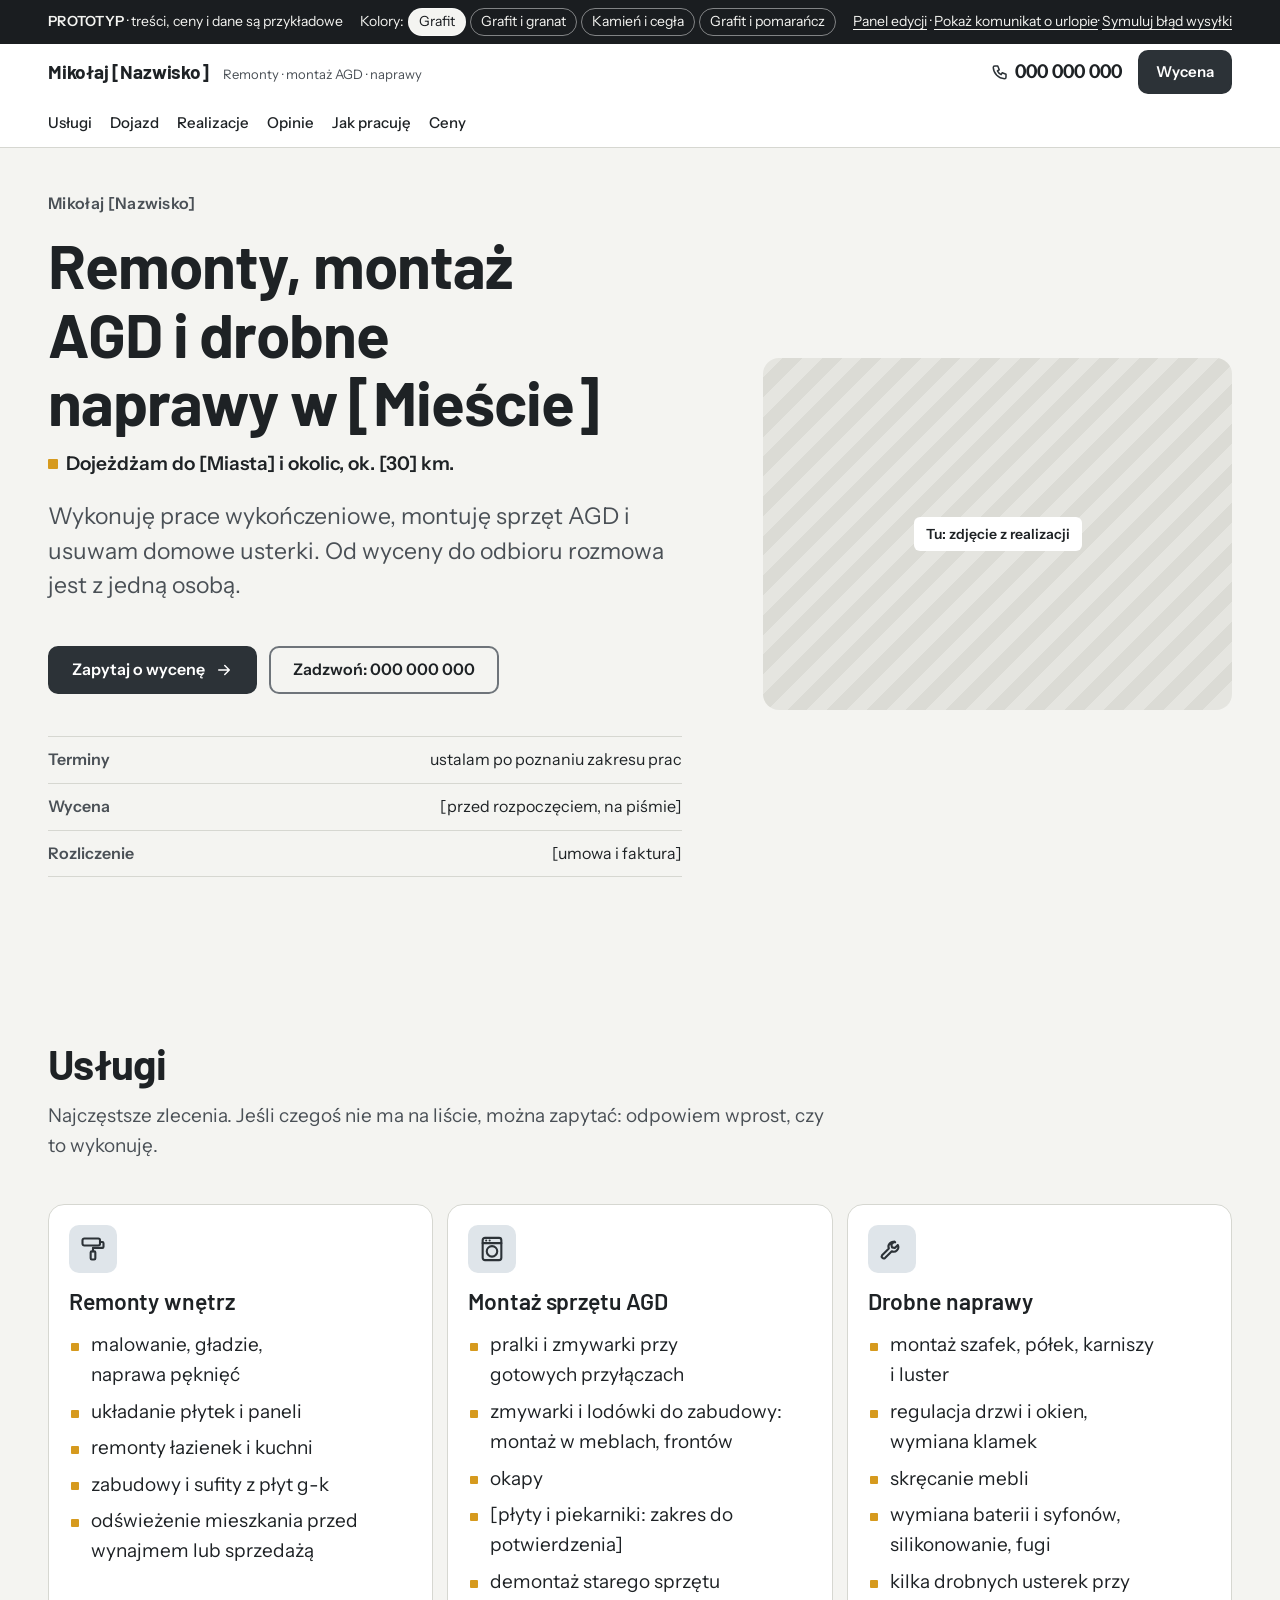
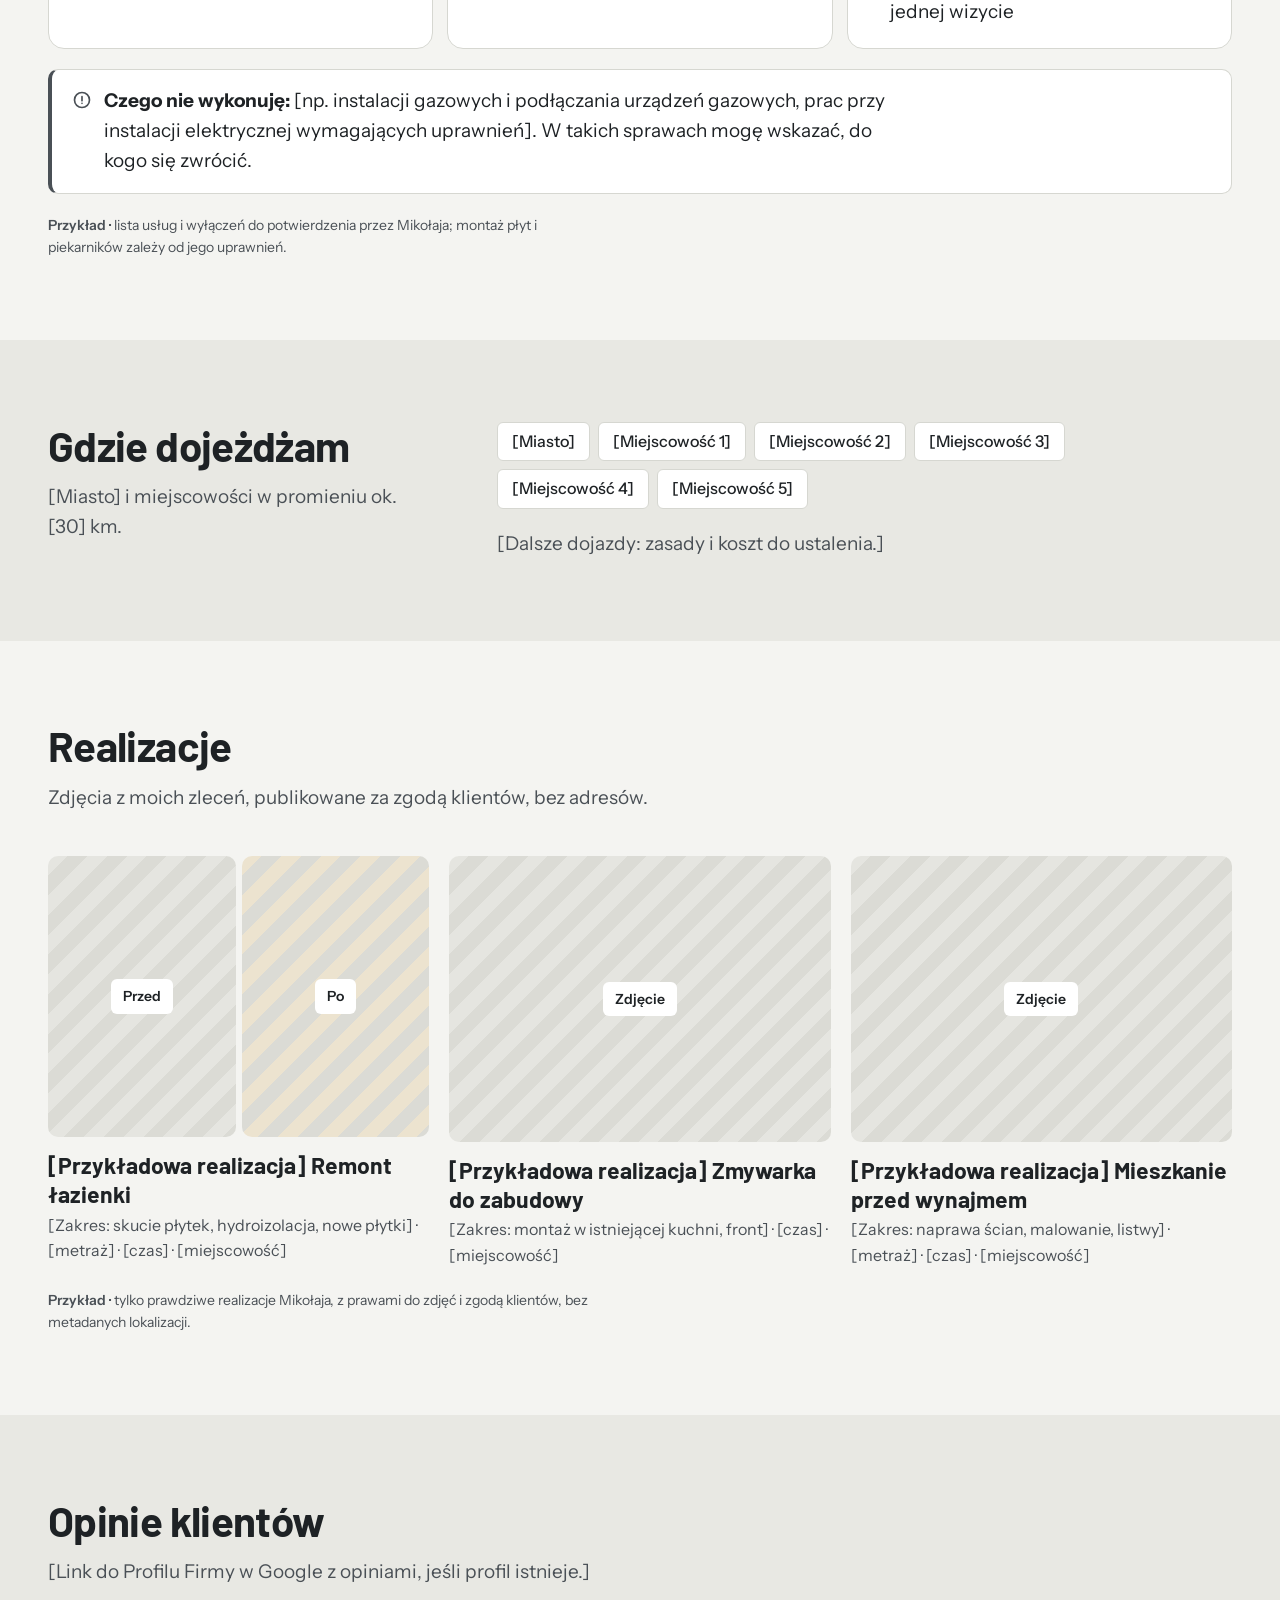
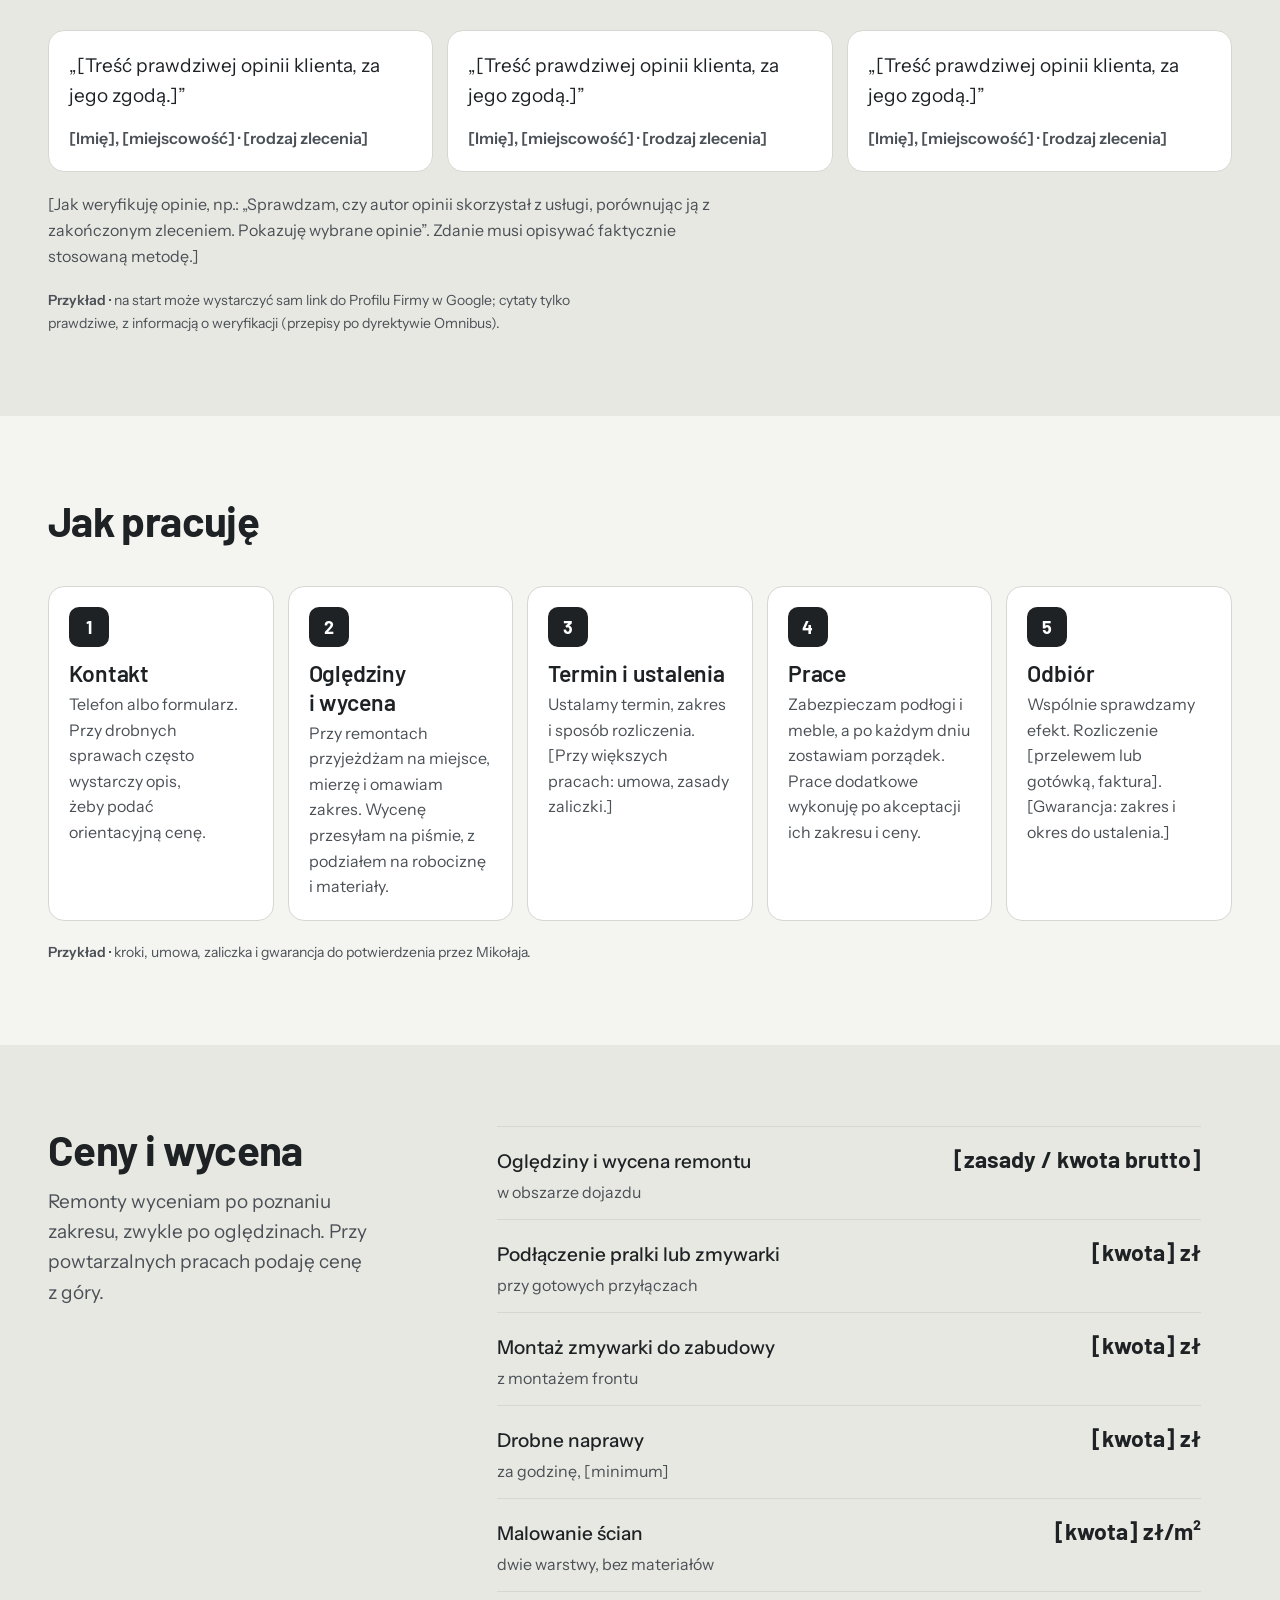
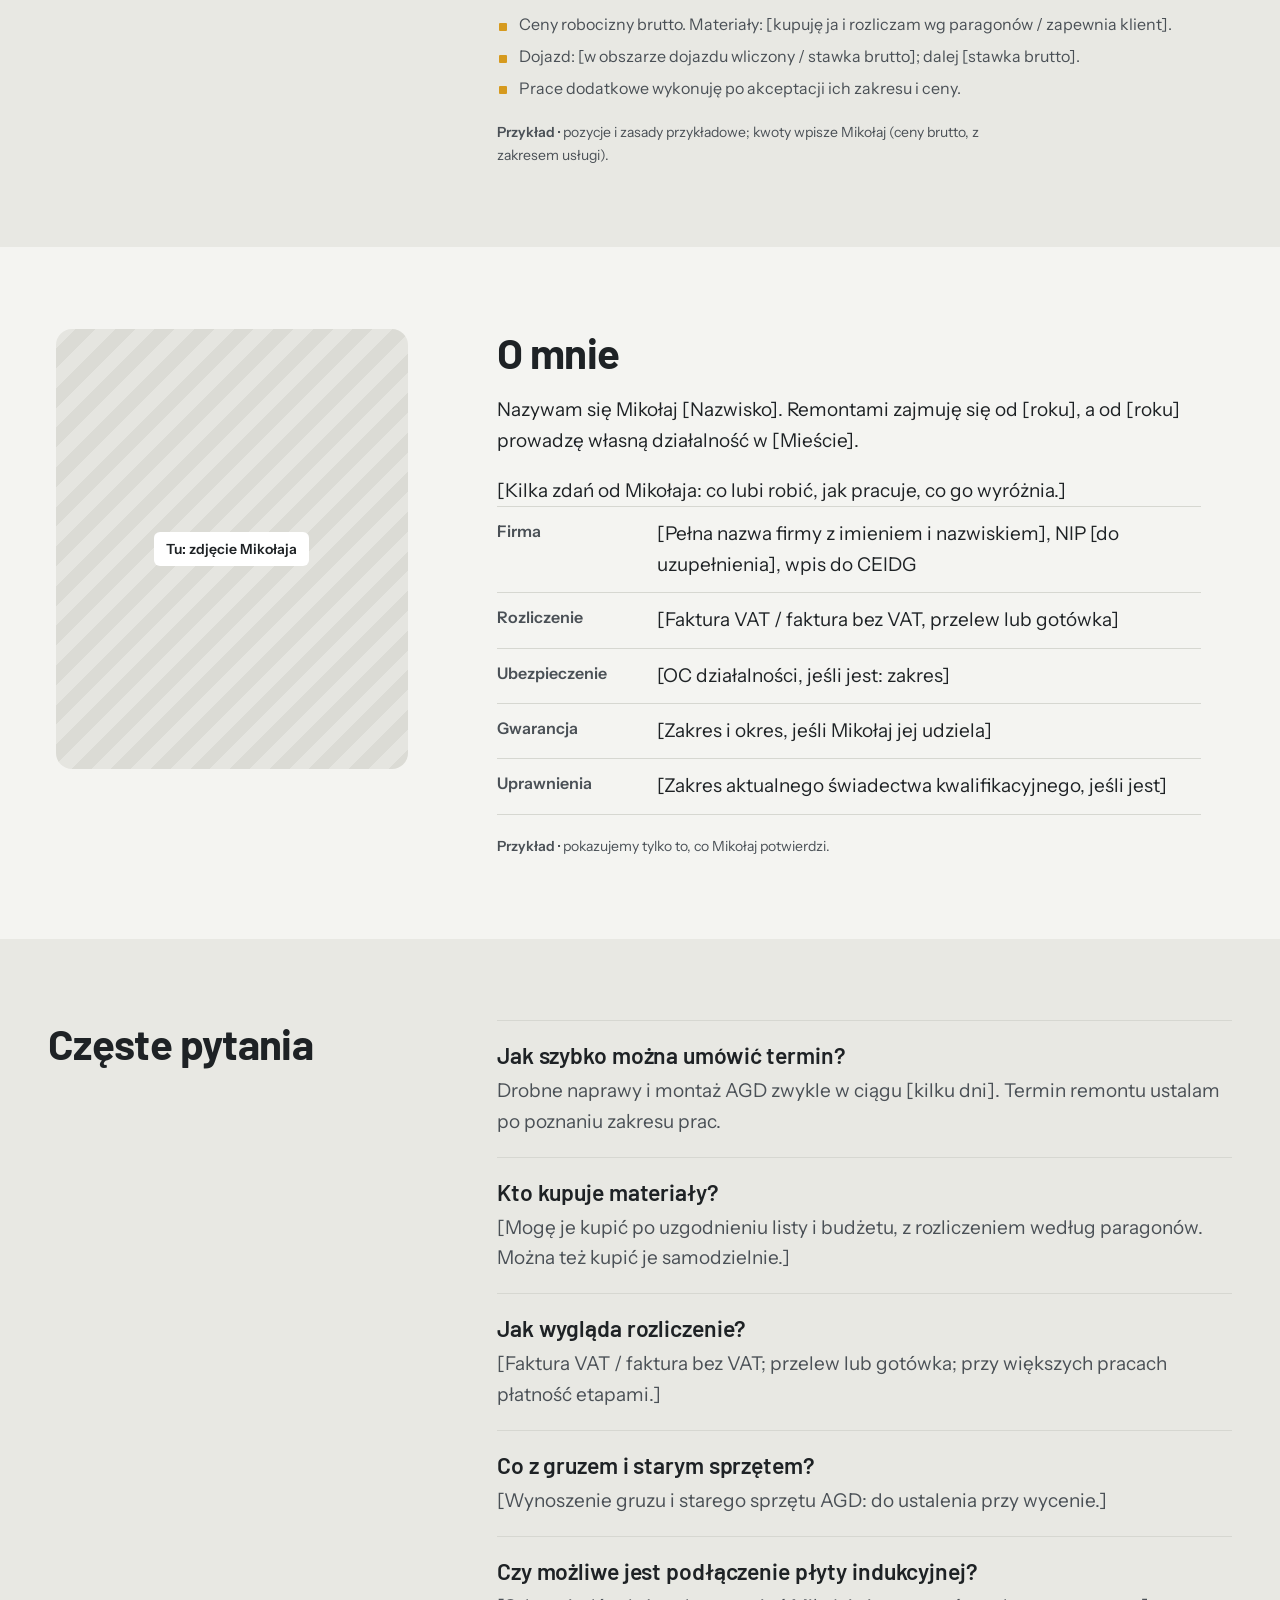
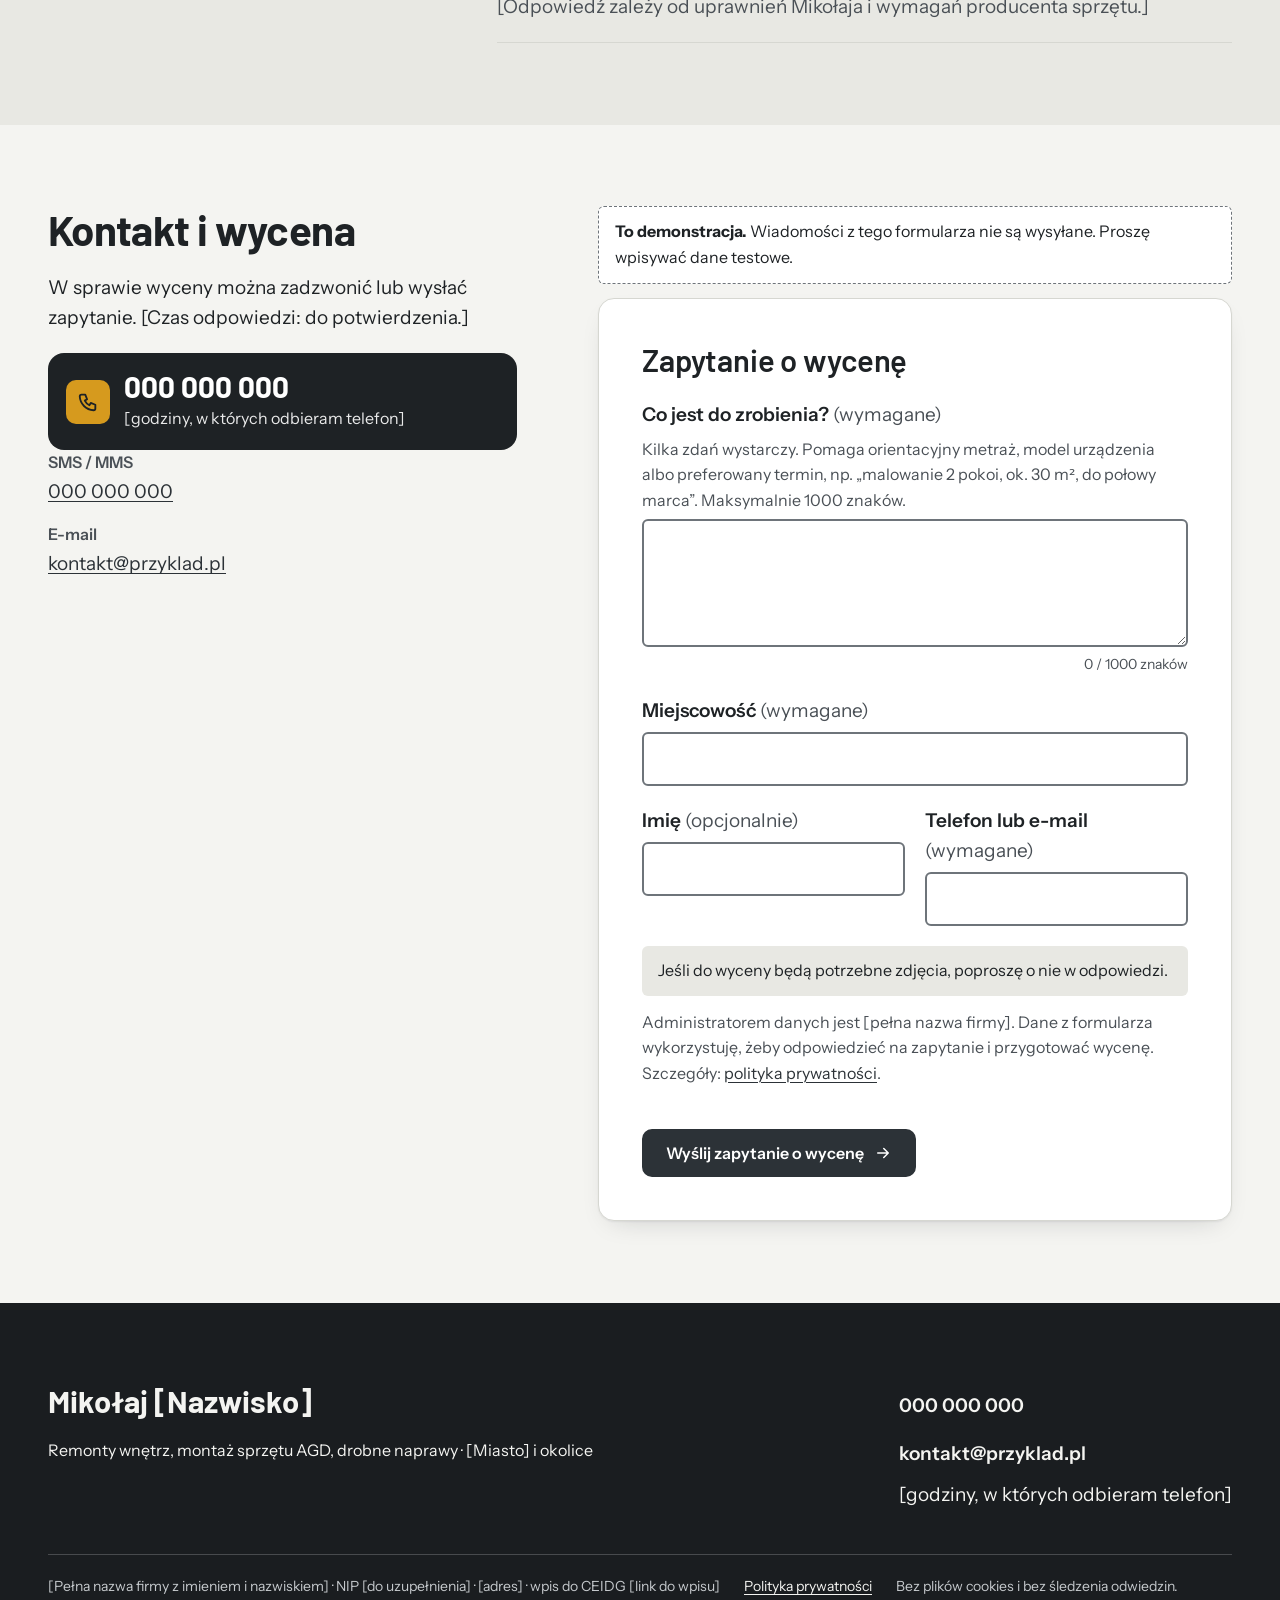
==== commit 08636d3f: "Palety: domyślny Grafit, dopracowane granat, cegła, pomarańcz Co-Authored-By: Claude Opus 5.5 <norep" ====
--- a/index.html
+++ b/index.html
@@ -1,5 +1,5 @@
 <!doctype html>
-<html lang="pl" data-palette="a">
+<html lang="pl" data-palette="grafit">
 <head>
 <meta charset="utf-8">
 <meta name="viewport" content="width=device-width, initial-scale=1">
@@ -9,15 +9,15 @@
 <meta name="theme-color" content="#FFFFFF">
 <link rel="preload" href="fonts/barlow-latin-700.woff2" as="font" type="font/woff2" crossorigin>
 <link rel="preload" href="fonts/instrument-sans-latin.woff2" as="font" type="font/woff2" crossorigin>
-<link rel="stylesheet" href="assets/styles.css?v=202611211025">
-<script src="assets/app.js?v=202611211025" defer></script>
+<link rel="stylesheet" href="assets/styles.css?v=202611211042">
+<script src="assets/app.js?v=202611211042" defer></script>
 </head>
 <body class="">
 <a class="skip-link" href="#tresc">Przejdź do treści</a>
 <div class="proto-bar">
   <div class="wrap">
     <p><strong>PROTOTYP</strong> · treści, ceny i dane są przykładowe</p>
-    <p class="proto-switch" aria-label="Kolory">Kolory: <button type="button" data-set-palette="a">A grafit i niebieski</button><button type="button" data-set-palette="b">B kamień i cegła</button><button type="button" data-set-palette="c">C grafit i pomarańcz</button></p>
+    <p class="proto-switch" aria-label="Kolory">Kolory: <button type="button" data-set-palette="grafit">Grafit</button><button type="button" data-set-palette="granat">Grafit i granat</button><button type="button" data-set-palette="cegla">Kamień i cegła</button><button type="button" data-set-palette="pomarancz">Grafit i pomarańcz</button></p>
     <p><a href="panel.html">Panel edycji</a> · <a href="?urlop=1" data-toggle-vacation>Pokaż komunikat o urlopie</a>· <a href="#kontakt" data-simulate-failure>Symuluj błąd wysyłki</a></p>
   </div>
 </div>
--- a/assets/styles.css
+++ b/assets/styles.css
@@ -25,28 +25,32 @@
    Nazwy zmiennych zostały z poprzedniego projektu: --clay to kolor akcentu
    (przyciski, wyróżnienia), --night ciemne tło stopki. Warianty palet niżej. */
 :root {
-  /* Paleta A: grafit i ciemny niebieski (propozycja Codex, 2026-11-21).
-     Kontrasty (WCAG 2.2): tekst ≥ 12,7:1, tekst pomocniczy ≥ 6,6:1, akcent ≥ 7,9:1,
-     przycisk 8,3:1, obrys pól ≥ 3,7:1, fokus ≥ 5,8:1, stopka 14:1. */
-  --bg: #F3F6F7;
-  --sand: #E4EBEE;
+  /* Paleta domyślna „Grafit” (2026-11-21): neutralne szarości, grafitowe przyciski
+     i jeden ciepły, ochrowy akcent tylko w elementach dekoracyjnych (--deco:
+     punktory, znaczniki, ikona przy telefonie; nigdy w tekście).
+     Kontrasty (WCAG 2.2): tekst ≥ 12,9:1, tekst pomocniczy ≥ 6,5:1, linki ≥ 10:1,
+     przycisk 13:1, obrys pól ≥ 3,8:1, fokus ≥ 5,5:1, stopka 15:1. */
+  --bg: #F4F4F1;
+  --sand: #E8E8E3;
   --surface: #FFFFFF;
-  --ink: #19262D;
-  --ink-2: #40535C;
-  --clay: #145565;
-  --clay-hover: #0F4452;
-  --clay-text: #114B5A;
-  --clay-soft: #DCECEF;
+  --ink: #1E2225;
+  --ink-2: #4A5056;
+  --clay: #2C3237;
+  --clay-hover: #16191C;
+  --clay-text: #2C3237;
+  --clay-soft: #DFE5EA;
   --on-clay: #FFFFFF;
-  --line: #CDD9DE;
-  --field: #657985;
-  --focus: #075A9C;
-  --night: #172830;
-  --cream: #F3F7F8;
-  --cream-2: #C9D6DB;
-  --photo-a: #DCE5E9;
-  --photo-b: #D2DDE2;
-  --photo-c: #C9DCE1;
+  --deco: #D69A1E;
+  --on-deco: #1E2225;
+  --line: #D6D7D1;
+  --field: #6E747A;
+  --focus: #1F5C99;
+  --night: #1A1D20;
+  --cream: #F4F4F1;
+  --cream-2: #C5C9CC;
+  --photo-a: #E5E5E0;
+  --photo-b: #DBDBD5;
+  --photo-c: #ECE3CF;
   --err: #9E2F2A;
   --err-bg: #FBE9E6;
   --ok: #2F5D3A;
@@ -75,44 +79,69 @@
   --ease: cubic-bezier(0.22, 1, 0.36, 1);
   --topbar-h: 3.5rem;
 }
-/* Paleta B: ciepły kamień i cegła (propozycja Codex); pasuje, jeśli dominują
-   wykończenia wnętrz. Tekst ≥ 12:1, akcent ≥ 7,4:1, przycisk 7,8:1, pola ≥ 4:1. */
-html[data-palette="b"] {
-  --bg: #F7F4EF;
-  --sand: #EEE5D8;
-  --surface: #FFFCF7;
-  --ink: #272620;
-  --ink-2: #514A40;
-  --clay: #853D25;
-  --clay-hover: #6E321E;
-  --clay-text: #75321D;
-  --clay-soft: #F4E1D5;
-  --line: #DFD3C3;
-  --field: #796C5C;
+/* W pozostałych paletach akcent dekoracyjny = kolor przycisku */
+html[data-palette="granat"], html[data-palette="cegla"], html[data-palette="pomarancz"] { --deco: var(--clay); --on-deco: var(--on-clay); }
+
+/* „Grafit i granat” (dawna A od Codex, dopracowana: zamiast morskiego granat,
+   tła mniej niebieskie). Tekst ≥ 13:1, linki ≥ 7,8:1, przycisk 8,9:1, pola ≥ 4:1, fokus ≥ 5,1:1. */
+html[data-palette="granat"] {
+  --bg: #F3F5F8;
+  --sand: #E3E9F0;
+  --surface: #FFFFFF;
+  --ink: #18212A;
+  --ink-2: #45505C;
+  --clay: #1D4C7A;
+  --clay-hover: #163B60;
+  --clay-text: #1A4672;
+  --clay-soft: #DEE8F3;
+  --line: #CED7E0;
+  --field: #66727F;
+  --focus: #0B5FB0;
+  --night: #141E28;
+  --cream: #F3F5F8;
+  --cream-2: #C2CDD9;
+  --photo-a: #DCE3EA;
+  --photo-b: #D2DBE4;
+  --photo-c: #CCDCE9;
+}
+/* „Kamień i cegła” (dawna B od Codex, dopracowana: cieplejsza cegła, mniej żółte tła).
+   Tekst ≥ 12:1, linki ≥ 7:1, przycisk 7,5:1, pola ≥ 4:1, fokus ≥ 6,5:1. */
+html[data-palette="cegla"] {
+  --bg: #F6F3EE;
+  --sand: #ECE4D8;
+  --surface: #FFFDF9;
+  --ink: #26241F;
+  --ink-2: #524A40;
+  --clay: #8E3B22;
+  --clay-hover: #74301C;
+  --clay-text: #7C331D;
+  --clay-soft: #F3E0D3;
+  --line: #DED3C4;
+  --field: #7A6D5D;
   --focus: #235273;
-  --night: #292822;
-  --cream: #F8F2E8;
+  --night: #2A2621;
+  --cream: #F8F3EA;
   --cream-2: #D9D0C2;
   --photo-a: #EDE4D8;
   --photo-b: #E5DACB;
   --photo-c: #EBD5C6;
 }
-/* Paleta C: grafit i spalony pomarańcz (propozycja Claude): „narzędziowy”
-   akcent bez krzykliwej żółci. Tekst ≥ 13:1, akcent ≥ 5,6:1, przycisk 5,5:1, pola ≥ 3,8:1. */
-html[data-palette="c"] {
+/* „Grafit i pomarańcz” (propozycja Claude). Mały tekst w kolorze --clay-text, nie --clay
+   (przycisk na tle --sand ma tylko 4,6:1). Tekst ≥ 13:1, linki ≥ 5,6:1, przycisk 5,6:1, pola ≥ 3,8:1. */
+html[data-palette="pomarancz"] {
   --bg: #F5F5F3;
   --sand: #E9E8E4;
   --surface: #FFFFFF;
   --ink: #1E2124;
   --ink-2: #4A4F55;
-  --clay: #B5440F;
-  --clay-hover: #9A390C;
+  --clay: #B3430F;
+  --clay-hover: #97380B;
   --clay-text: #9C3A0C;
   --clay-soft: #F8E3D6;
   --line: #D7D6D1;
   --field: #6F757B;
   --focus: #1F5C99;
-  --night: #14171A;
+  --night: #16191C;
   --cream: #F5F5F3;
   --cream-2: #C8CBCF;
   --photo-a: #E6E5E1;
@@ -205,7 +234,7 @@
 }
 .nav-list a { padding-inline: 0.5rem; }
 .nav-list { margin-left: -0.5rem; }
-.nav-list a:hover { text-decoration: underline; text-decoration-thickness: 2px; text-decoration-color: var(--clay); text-underline-offset: 0.35em; }
+.nav-list a:hover { text-decoration: underline; text-decoration-thickness: 2px; text-decoration-color: var(--deco); text-underline-offset: 0.35em; }
 
 /* ---------- Przyciski ---------- */
 .btn {
@@ -278,7 +307,7 @@
 .service-ico { display: grid; place-items: center; width: 3rem; height: 3rem; border-radius: var(--radius-m); background: var(--clay-soft); color: var(--clay-text); }
 .plain-list { margin: 0; padding: 0; list-style: none; display: grid; gap: 0.375rem; }
 .plain-list li { position: relative; padding-left: 1.375rem; }
-.plain-list li::before { content: ""; position: absolute; left: 0.125rem; top: 0.68em; width: 0.5rem; height: 0.5rem; border-radius: 1px; background: var(--clay); }
+.plain-list li::before { content: ""; position: absolute; left: 0.125rem; top: 0.68em; width: 0.5rem; height: 0.5rem; border-radius: 1px; background: var(--deco); }
 .callout {
   display: flex; gap: 0.75rem; align-items: flex-start;
   margin-top: var(--space-m); padding: 1rem 1.25rem; border-radius: var(--radius-m);
@@ -357,7 +386,7 @@
   background: var(--ink); color: var(--surface); text-decoration: none;
 }
 .call-card:hover { background: var(--night); }
-.call-ico { display: grid; place-items: center; flex: none; width: 2.75rem; height: 2.75rem; border-radius: var(--radius-m); background: var(--clay); color: var(--on-clay, #fff); }
+.call-ico { display: grid; place-items: center; flex: none; width: 2.75rem; height: 2.75rem; border-radius: var(--radius-m); background: var(--deco); color: var(--on-deco); }
 .call-card strong { display: block; font-family: var(--font-display); font-size: var(--step-2); line-height: 1.1; font-variant-numeric: tabular-nums; }
 .call-card small { font-size: var(--step--1); opacity: 0.9; }
 .contact-lines { margin: 0; padding: 0; list-style: none; display: grid; gap: var(--space-s); }
@@ -493,7 +522,7 @@
 
 /* ---------- Poprawki po przeglądzie Codex (2026-11-21) ---------- */
 /* Link „Przejdź do treści” pojawia się na ciemnym pasku: jasna obwódka (kontrast ≥ 3:1) */
-.skip-link:focus-visible { outline-color: var(--cream); outline-offset: 2px; }
+.skip-link:focus-visible { outline-color: var(--cream); outline-offset: -5px; }
 /* Tytuły kart i kroków lżejsze niż nagłówki sekcji */
 h3 { font-weight: 600; }
 /* Dolny pasek na telefonie nie może zasłaniać elementu z fokusem ani celu kotwicy (WCAG 2.4.11) */
@@ -501,4 +530,4 @@
   html { scroll-padding-bottom: calc(4.5rem + env(safe-area-inset-bottom)); }
 }
 .hero-area { margin-top: var(--space-s); font-weight: 600; color: var(--ink); }
-.hero-area::before { content: ""; display: inline-block; width: 0.625rem; height: 0.625rem; margin-right: 0.5rem; border-radius: 1px; background: var(--clay); vertical-align: 0.05em; }
+.hero-area::before { content: ""; display: inline-block; width: 0.625rem; height: 0.625rem; margin-right: 0.5rem; border-radius: 1px; background: var(--deco); vertical-align: 0.05em; }
